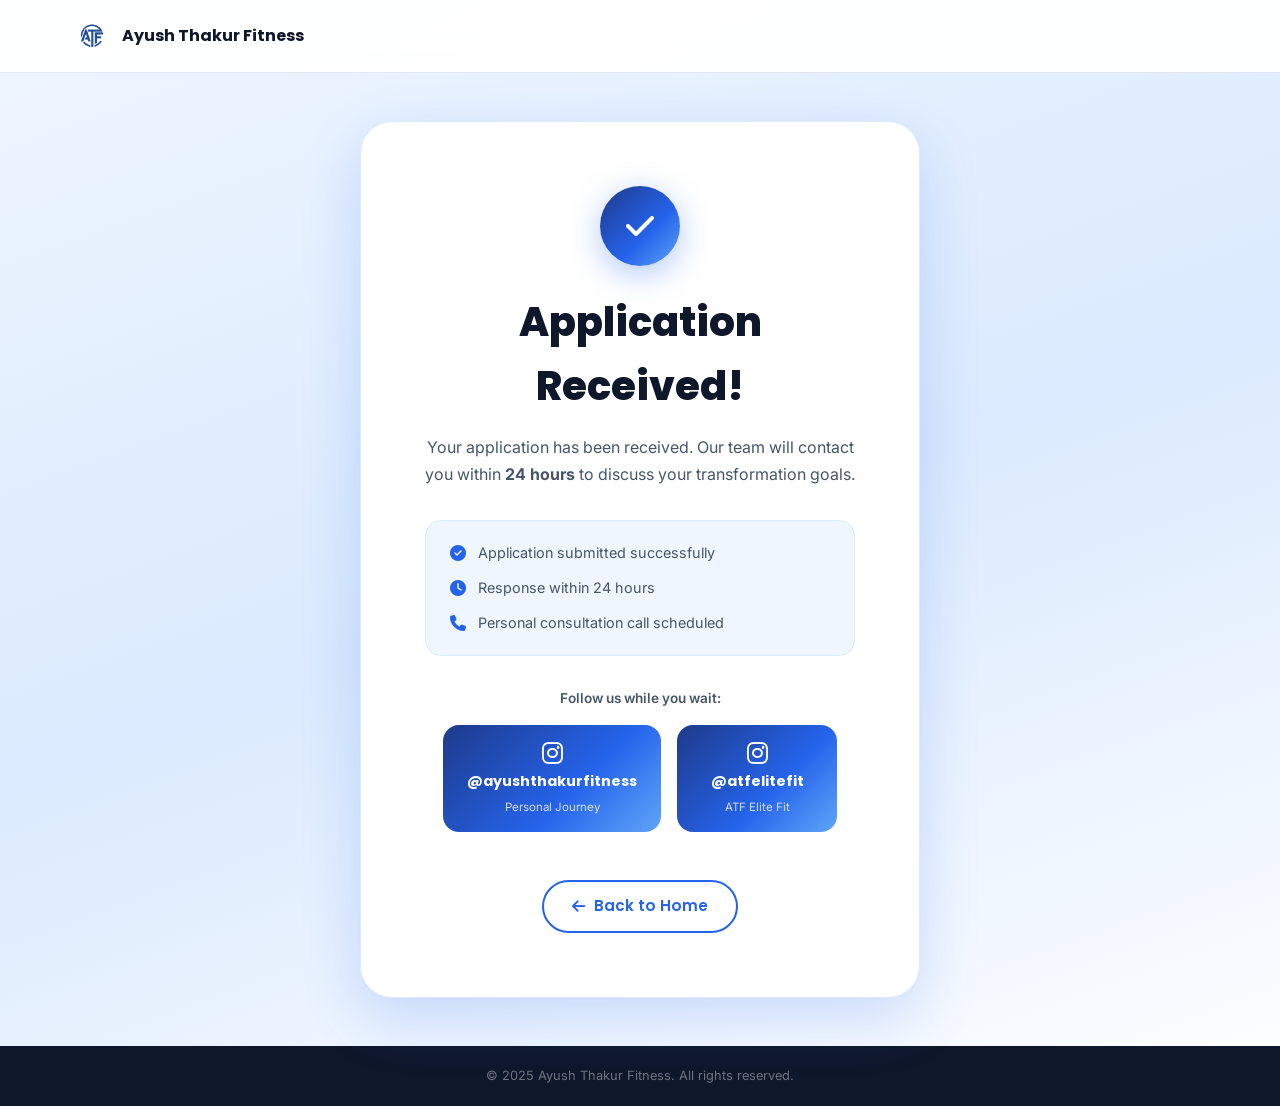
==== website/thankyou.html @ 5535b4c1 "auto-commit for 8d936d88-6a16-42f8-b16e-faf693005194" ====
<!DOCTYPE html>
<html lang="en">
<head>
    <meta charset="UTF-8">
    <meta name="viewport" content="width=device-width, initial-scale=1.0">
    <title>Application Received | Ayush Thakur Fitness</title>

    <!-- Google Fonts -->
    <link rel="preconnect" href="https://fonts.googleapis.com">
    <link rel="preconnect" href="https://fonts.gstatic.com" crossorigin>
    <link href="https://fonts.googleapis.com/css2?family=Poppins:wght@400;500;600;700;800;900&family=Inter:wght@400;500;600&display=swap" rel="stylesheet">

    <!-- Font Awesome -->
    <link rel="stylesheet" href="https://cdnjs.cloudflare.com/ajax/libs/font-awesome/6.5.0/css/all.min.css">

    <!-- CSS -->
    <link rel="stylesheet" href="css/style.css">

    <!-- Meta Pixel Code -->
    <script>
    !function(f,b,e,v,n,t,s)
    {if(f.fbq)return;n=f.fbq=function(){n.callMethod?
    n.callMethod.apply(n,arguments):n.queue.push(arguments)};
    if(!f._fbq)f._fbq=n;n.push=n;n.loaded=!0;n.version='2.0';
    n.queue=[];t=b.createElement(e);t.async=!0;
    t.src=v;s=b.getElementsByTagName(e)[0];
    s.parentNode.insertBefore(t,s)}(window,document,'script',
    'https://connect.facebook.net/en_US/fbevents.js');
    fbq('init', 'YOUR_PIXEL_ID');
    fbq('track', 'PageView');
    fbq('track', 'Lead');
    </script>
    <noscript>
        <img height="1" width="1" style="display:none"
        src="https://www.facebook.com/tr?id=YOUR_PIXEL_ID&ev=Lead&noscript=1"/>
    </noscript>
</head>
<body class="ty-page">
    <nav class="navbar" data-testid="ty-navbar">
        <div class="container nav-inner">
            <a href="index.html" class="nav-logo" data-testid="ty-nav-logo">
                <img src="images/logo.png" alt="ATF Fitness" height="44">
                <span>Ayush Thakur Fitness</span>
            </a>
        </div>
    </nav>

    <main class="ty-main" data-testid="thankyou-main">
        <div class="ty-card" data-testid="thankyou-card">
            <div class="ty-icon-wrap" data-testid="ty-success-icon">
                <div class="ty-icon">
                    <i class="fas fa-check"></i>
                </div>
            </div>
            <h1 class="ty-h1" data-testid="ty-heading">Application Received!</h1>
            <p class="ty-msg" data-testid="ty-message">
                Your application has been received. Our team will contact you within <strong>24 hours</strong> to discuss your transformation goals.
            </p>
            <div class="ty-details" data-testid="ty-details">
                <div class="ty-detail-item">
                    <i class="fas fa-check-circle"></i>
                    <span>Application submitted successfully</span>
                </div>
                <div class="ty-detail-item">
                    <i class="fas fa-clock"></i>
                    <span>Response within 24 hours</span>
                </div>
                <div class="ty-detail-item">
                    <i class="fas fa-phone"></i>
                    <span>Personal consultation call scheduled</span>
                </div>
            </div>
            <div class="ty-social-section" data-testid="ty-social">
                <p class="ty-social-label">Follow us while you wait:</p>
                <div class="ty-social-btns">
                    <a href="https://www.instagram.com/ayushthakurfitness" target="_blank" rel="noopener" class="ty-social-btn" data-testid="ty-insta-personal">
                        <i class="fab fa-instagram"></i>
                        <span>@ayushthakurfitness</span>
                        <small>Personal Journey</small>
                    </a>
                    <a href="https://www.instagram.com/atfelitefit" target="_blank" rel="noopener" class="ty-social-btn" data-testid="ty-insta-atf">
                        <i class="fab fa-instagram"></i>
                        <span>@atfelitefit</span>
                        <small>ATF Elite Fit</small>
                    </a>
                </div>
            </div>
            <a href="index.html" class="btn btn-outline ty-back-btn" data-testid="ty-back-btn">
                <i class="fas fa-arrow-left"></i> Back to Home
            </a>
        </div>
    </main>

    <footer class="ty-footer" data-testid="ty-footer">
        <p>&copy; 2025 Ayush Thakur Fitness. All rights reserved.</p>
    </footer>
</body>
</html>
---- website/css/style.css ----
/* =========================================
   ATF FITNESS — STYLE.CSS
   White + Blue + Gradient Theme
   ========================================= */

/* ---------- RESET & BASE ---------- */
*, *::before, *::after { box-sizing: border-box; margin: 0; padding: 0; }
html { scroll-behavior: smooth; font-size: 16px; }
body {
    font-family: 'Inter', sans-serif;
    color: #0F172A;
    background: #ffffff;
    line-height: 1.6;
    overflow-x: hidden;
}
img { max-width: 100%; display: block; }
a { text-decoration: none; color: inherit; }
ul { list-style: none; }
button { cursor: pointer; font-family: inherit; border: none; background: none; }
input, select, textarea { font-family: inherit; }

/* ---------- CSS VARIABLES ---------- */
:root {
    --blue-900: #1E3A8A;
    --blue-800: #1E40AF;
    --blue-700: #1D4ED8;
    --blue-600: #2563EB;
    --blue-500: #3B82F6;
    --blue-400: #60A5FA;
    --blue-200: #BFDBFE;
    --blue-100: #DBEAFE;
    --blue-50:  #EFF6FF;
    --white:    #FFFFFF;
    --gray-50:  #F8FAFC;
    --gray-100: #F1F5F9;
    --gray-200: #E2E8F0;
    --gray-400: #94A3B8;
    --gray-600: #475569;
    --gray-900: #0F172A;
    --red-500:  #EF4444;
    --green-500:#22C55E;
    --orange-500:#F97316;
    --gradient-main: linear-gradient(135deg, #1E3A8A 0%, #2563EB 60%, #60A5FA 100%);
    --gradient-soft: linear-gradient(160deg, #EFF6FF 0%, #DBEAFE 50%, #ffffff 100%);
    --gradient-hero: linear-gradient(160deg, #EFF6FF 0%, #DBEAFE 40%, #F8FAFC 100%);
    --shadow-sm:  0 1px 3px rgba(0,0,0,0.08);
    --shadow-md:  0 4px 16px rgba(37,99,235,0.10);
    --shadow-lg:  0 10px 40px rgba(37,99,235,0.15);
    --shadow-xl:  0 20px 60px rgba(37,99,235,0.20);
    --radius-sm:  8px;
    --radius-md:  16px;
    --radius-lg:  24px;
    --radius-xl:  32px;
    --transition: 0.3s ease;
    --container:  1200px;
}

/* ---------- CONTAINER ---------- */
.container {
    max-width: var(--container);
    margin: 0 auto;
    padding: 0 clamp(1rem, 4vw, 2rem);
}

/* ---------- SECTION BASE ---------- */
.section { padding: clamp(4rem, 8vw, 7rem) 0; }
.bg-white { background: var(--white); }
.bg-light { background: var(--gray-50); }
.bg-gradient { background: var(--gradient-main); }
.bg-gradient-soft { background: var(--gradient-soft); }
.text-center { text-align: center; }
.mt-2 { margin-top: 2rem; }

/* ---------- TYPOGRAPHY ---------- */
.section-label {
    display: inline-flex;
    align-items: center;
    gap: 0.5rem;
    font-family: 'Poppins', sans-serif;
    font-size: 0.75rem;
    font-weight: 700;
    letter-spacing: 0.15em;
    text-transform: uppercase;
    color: var(--blue-600);
    background: var(--blue-50);
    border: 1px solid var(--blue-200);
    padding: 0.3rem 0.85rem;
    border-radius: 50px;
    margin-bottom: 1rem;
}
.section-label.light { color: var(--blue-200); background: rgba(255,255,255,0.1); border-color: rgba(255,255,255,0.25); }

.section-h2 {
    font-family: 'Poppins', sans-serif;
    font-size: clamp(1.75rem, 4vw, 2.75rem);
    font-weight: 800;
    line-height: 1.2;
    color: var(--gray-900);
    margin-bottom: 1rem;
}
.section-h2.white { color: #fff; }
.section-sub {
    font-size: 1.05rem;
    color: var(--gray-600);
    max-width: 640px;
    margin-bottom: 3rem;
    line-height: 1.7;
}
.text-blue { color: var(--blue-600); }
.text-lightblue { color: var(--blue-200); }
.text-gradient {
    background: var(--gradient-main);
    -webkit-background-clip: text;
    -webkit-text-fill-color: transparent;
    background-clip: text;
}

/* ---------- BUTTONS ---------- */
.btn {
    display: inline-flex;
    align-items: center;
    justify-content: center;
    gap: 0.55rem;
    font-family: 'Poppins', sans-serif;
    font-weight: 600;
    font-size: 0.95rem;
    border-radius: 50px;
    padding: 0.75rem 1.75rem;
    transition: transform var(--transition), box-shadow var(--transition), background var(--transition);
    cursor: pointer;
    border: 2px solid transparent;
}
.btn-primary {
    background: var(--gradient-main);
    color: #fff;
    box-shadow: 0 4px 18px rgba(37,99,235,0.35);
}
.btn-primary:hover { transform: translateY(-2px); box-shadow: 0 8px 28px rgba(37,99,235,0.45); }
.btn-outline {
    background: transparent;
    color: var(--blue-600);
    border-color: var(--blue-600);
}
.btn-outline:hover { background: var(--blue-50); transform: translateY(-2px); }
.btn-ghost {
    background: rgba(255,255,255,0.15);
    color: var(--blue-700);
    border-color: var(--blue-200);
}
.btn-ghost:hover { background: var(--blue-50); }
.btn-white {
    background: #fff;
    color: var(--blue-700);
    box-shadow: 0 4px 18px rgba(0,0,0,0.12);
}
.btn-white:hover { transform: translateY(-2px); box-shadow: 0 8px 28px rgba(0,0,0,0.18); }
.btn-lg { padding: 0.9rem 2.2rem; font-size: 1rem; }
.btn-xl { padding: 1.1rem 2.8rem; font-size: 1.1rem; }
.btn-full { width: 100%; }

/* ============================================
   NAVBAR
   ============================================ */
.navbar {
    position: sticky;
    top: 0;
    z-index: 1000;
    background: rgba(255,255,255,0.92);
    backdrop-filter: blur(20px);
    -webkit-backdrop-filter: blur(20px);
    border-bottom: 1px solid var(--gray-200);
    transition: box-shadow var(--transition);
}
.navbar.scrolled { box-shadow: 0 4px 24px rgba(37,99,235,0.10); }
.nav-inner {
    display: flex;
    align-items: center;
    justify-content: space-between;
    height: 72px;
    gap: 1.5rem;
}
.nav-logo {
    display: flex;
    align-items: center;
    gap: 0.65rem;
    font-family: 'Poppins', sans-serif;
    font-weight: 700;
    font-size: 1rem;
    color: var(--gray-900);
    white-space: nowrap;
}
.nav-logo img { height: 40px; width: auto; }
.nav-links {
    display: flex;
    align-items: center;
    gap: 0.25rem;
    flex: 1;
    justify-content: center;
}
.nav-links a {
    font-family: 'Inter', sans-serif;
    font-weight: 500;
    font-size: 0.9rem;
    color: var(--gray-600);
    padding: 0.45rem 0.9rem;
    border-radius: var(--radius-sm);
    transition: color var(--transition), background var(--transition);
}
.nav-links a:hover { color: var(--blue-600); background: var(--blue-50); }
.nav-cta { padding: 0.55rem 1.4rem; font-size: 0.9rem; }
.nav-toggle {
    display: none;
    width: 40px; height: 40px;
    align-items: center; justify-content: center;
    border-radius: var(--radius-sm);
    background: var(--blue-50);
    color: var(--blue-600);
    font-size: 1.1rem;
}
.mobile-menu {
    display: none;
    flex-direction: column;
    padding: 1rem 1.5rem 1.5rem;
    background: #fff;
    border-top: 1px solid var(--gray-200);
    gap: 0.25rem;
}
.mobile-menu.open { display: flex; }
.mobile-link {
    font-family: 'Inter', sans-serif;
    font-weight: 500;
    font-size: 1rem;
    color: var(--gray-700, var(--gray-600));
    padding: 0.75rem 1rem;
    border-radius: var(--radius-sm);
    transition: background var(--transition), color var(--transition);
}
.mobile-link:hover { background: var(--blue-50); color: var(--blue-600); }
.mobile-cta { margin-top: 0.5rem; justify-content: center; }

/* ============================================
   HERO
   ============================================ */
.hero {
    position: relative;
    background: var(--gradient-hero);
    padding: clamp(3.5rem, 7vw, 6rem) 0 clamp(2rem, 4vw, 4rem);
    overflow: hidden;
    min-height: 88vh;
    display: flex;
    align-items: center;
}
.hero-bg { position: absolute; inset: 0; overflow: hidden; pointer-events: none; }
.hero-blob {
    position: absolute;
    border-radius: 50%;
    filter: blur(80px);
    opacity: 0.35;
}
.hero-blob-1 {
    width: 600px; height: 600px;
    background: radial-gradient(circle, var(--blue-400), transparent);
    top: -200px; right: -100px;
}
.hero-blob-2 {
    width: 400px; height: 400px;
    background: radial-gradient(circle, var(--blue-200), transparent);
    bottom: -100px; left: -100px;
}
.hero-grid {
    display: grid;
    grid-template-columns: 1fr 1fr;
    gap: clamp(2rem, 5vw, 4rem);
    align-items: center;
    position: relative;
    z-index: 2;
}
.hero-content { display: flex; flex-direction: column; gap: 1.5rem; }
.hero-badge {
    display: inline-flex;
    align-items: center;
    gap: 0.5rem;
    background: rgba(37,99,235,0.08);
    border: 1px solid var(--blue-200);
    padding: 0.4rem 1rem;
    border-radius: 50px;
    font-family: 'Inter', sans-serif;
    font-size: 0.82rem;
    font-weight: 600;
    color: var(--blue-700);
    width: fit-content;
    animation: fadeInDown 0.6s ease both;
}
.hero-badge i { color: var(--blue-500); font-size: 0.9rem; }
.hero-h1 {
    font-family: 'Poppins', sans-serif;
    font-size: clamp(2.5rem, 6vw, 4.5rem);
    font-weight: 900;
    line-height: 1.1;
    color: var(--gray-900);
    animation: fadeInUp 0.7s ease 0.1s both;
}
.highlight-text {
    background: var(--gradient-main);
    -webkit-background-clip: text;
    -webkit-text-fill-color: transparent;
    background-clip: text;
}
.hero-sub {
    font-size: clamp(0.95rem, 2vw, 1.1rem);
    color: var(--gray-600);
    max-width: 500px;
    line-height: 1.75;
    animation: fadeInUp 0.7s ease 0.2s both;
}
.hero-stats {
    display: flex;
    align-items: center;
    gap: 1.5rem;
    padding: 1.25rem 1.5rem;
    background: #fff;
    border: 1px solid var(--gray-200);
    border-radius: var(--radius-lg);
    box-shadow: var(--shadow-sm);
    width: fit-content;
    animation: fadeInUp 0.7s ease 0.3s both;
}
.stat { display: flex; flex-direction: column; align-items: center; }
.stat-num {
    font-family: 'Poppins', sans-serif;
    font-size: 1.75rem;
    font-weight: 800;
    color: var(--blue-600);
    line-height: 1;
}
.stat-suffix { color: var(--blue-600); font-weight: 800; font-size: 1.5rem; display: inline; }
.stat-lbl { font-size: 0.72rem; color: var(--gray-600); font-weight: 500; text-transform: uppercase; letter-spacing: 0.05em; }
.stat-sep { width: 1px; height: 40px; background: var(--gray-200); }
.hero-btns {
    display: flex;
    flex-wrap: wrap;
    gap: 1rem;
    animation: fadeInUp 0.7s ease 0.4s both;
}

/* HERO IMAGE */
.hero-img-col { display: flex; justify-content: center; align-items: flex-end; }
.hero-img-wrap {
    position: relative;
    width: 100%;
    max-width: 460px;
    animation: fadeInRight 0.8s ease 0.3s both;
}
.hero-img-bg {
    position: absolute;
    bottom: 0; left: 50%;
    transform: translateX(-50%);
    width: 85%;
    height: 85%;
    background: var(--gradient-main);
    border-radius: var(--radius-xl) var(--radius-xl) 0 0;
    opacity: 0.12;
    z-index: 0;
}
.hero-img {
    position: relative;
    z-index: 1;
    width: 100%;
    border-radius: var(--radius-xl);
    object-fit: cover;
    object-position: top;
    max-height: 580px;
    box-shadow: var(--shadow-xl);
}
.float-card {
    position: absolute;
    background: #fff;
    border-radius: var(--radius-md);
    padding: 0.75rem 1.1rem;
    display: flex;
    align-items: center;
    gap: 0.65rem;
    box-shadow: 0 8px 32px rgba(37,99,235,0.18);
    border: 1px solid var(--blue-100);
    z-index: 2;
    animation: float 4s ease-in-out infinite;
}
.float-card i { font-size: 1.4rem; color: var(--blue-600); }
.float-card strong { font-family: 'Poppins', sans-serif; font-size: 1.1rem; font-weight: 800; color: var(--gray-900); display: block; line-height: 1; }
.float-card span { font-size: 0.72rem; color: var(--gray-600); font-weight: 500; }
.fc-1 { top: 10%; right: -8%; animation-delay: 0s; }
.fc-2 { bottom: 15%; left: -8%; animation-delay: 2s; }

@keyframes float {
    0%, 100% { transform: translateY(0); }
    50% { transform: translateY(-8px); }
}

/* ============================================
   MARQUEE
   ============================================ */
.marquee-strip {
    background: var(--gradient-main);
    overflow: hidden;
    padding: 1rem 0;
    border-top: 1px solid var(--blue-800);
    border-bottom: 1px solid var(--blue-800);
}
.marquee-track { overflow: hidden; }
.marquee-content {
    display: flex;
    align-items: center;
    gap: 2.5rem;
    width: max-content;
    animation: marqueeScroll 30s linear infinite;
}
.marquee-content:hover { animation-play-state: paused; }
.marquee-content span {
    display: flex;
    align-items: center;
    gap: 0.6rem;
    font-family: 'Poppins', sans-serif;
    font-size: 0.9rem;
    font-weight: 600;
    color: #fff;
    white-space: nowrap;
    letter-spacing: 0.05em;
}
.marquee-content span i { color: var(--blue-200); font-size: 0.85rem; }

@keyframes marqueeScroll {
    0% { transform: translateX(0); }
    100% { transform: translateX(-50%); }
}

/* ============================================
   PROBLEM SECTION
   ============================================ */
.grid-4 {
    display: grid;
    grid-template-columns: repeat(4, 1fr);
    gap: 1.5rem;
    margin-bottom: 2rem;
}
.problem-card {
    background: #fff;
    border: 1px solid var(--gray-200);
    border-radius: var(--radius-md);
    padding: 2rem 1.5rem;
    transition: transform var(--transition), box-shadow var(--transition), border-color var(--transition);
    position: relative;
    overflow: hidden;
}
.problem-card::before {
    content: '';
    position: absolute;
    top: 0; left: 0; right: 0;
    height: 3px;
    background: linear-gradient(90deg, var(--red-500), #fb923c);
    transform: scaleX(0);
    transform-origin: left;
    transition: transform var(--transition);
}
.problem-card:hover { transform: translateY(-6px); box-shadow: var(--shadow-lg); border-color: var(--red-500); }
.problem-card:hover::before { transform: scaleX(1); }
.pcard-icon {
    width: 52px; height: 52px;
    border-radius: var(--radius-sm);
    display: flex; align-items: center; justify-content: center;
    font-size: 1.25rem;
    margin-bottom: 1rem;
}
.pcard-icon.red { background: #FEF2F2; color: var(--red-500); }
.problem-card h3 {
    font-family: 'Poppins', sans-serif;
    font-size: 1rem;
    font-weight: 700;
    color: var(--gray-900);
    margin-bottom: 0.5rem;
}
.problem-card p { font-size: 0.875rem; color: var(--gray-600); line-height: 1.65; }

.problem-bridge {
    display: flex;
    align-items: center;
    gap: 1.5rem;
    margin-top: 3rem;
    padding: 1.5rem 2rem;
    background: var(--blue-50);
    border: 1px solid var(--blue-100);
    border-radius: var(--radius-md);
}
.bridge-line { flex: 1; height: 1px; background: var(--blue-200); }
.bridge-text {
    display: flex;
    flex-direction: column;
    align-items: center;
    gap: 0.5rem;
    text-align: center;
}
.bridge-text i { color: var(--blue-600); font-size: 1.25rem; animation: bounceDown 2s ease infinite; }
.bridge-text p { font-size: 1rem; color: var(--gray-900); }
.bridge-text strong { color: var(--blue-600); }

@keyframes bounceDown {
    0%, 100% { transform: translateY(0); }
    50% { transform: translateY(6px); }
}

/* ============================================
   SERVICES SECTION
   ============================================ */
.services-grid {
    display: grid;
    grid-template-columns: repeat(3, 1fr);
    gap: 1.5rem;
}
.service-card {
    background: #fff;
    border: 1px solid var(--gray-200);
    border-radius: var(--radius-lg);
    padding: 2rem 1.75rem;
    transition: transform var(--transition), box-shadow var(--transition);
    position: relative;
    overflow: hidden;
}
.service-card::after {
    content: '';
    position: absolute;
    bottom: 0; left: 0; right: 0;
    height: 4px;
    background: var(--gradient-main);
    transform: scaleX(0);
    transform-origin: left;
    transition: transform var(--transition);
}
.service-card:hover { transform: translateY(-8px); box-shadow: var(--shadow-lg); }
.service-card:hover::after { transform: scaleX(1); }
.service-featured {
    border-color: var(--blue-400);
    background: linear-gradient(160deg, #EFF6FF 0%, #fff 100%);
    box-shadow: 0 0 0 2px var(--blue-200), var(--shadow-md);
}
.service-featured:hover { box-shadow: 0 0 0 2px var(--blue-400), var(--shadow-lg); }
.service-badge-ribbon {
    position: absolute;
    top: 1rem; right: -0.25rem;
    background: var(--gradient-main);
    color: #fff;
    font-size: 0.7rem;
    font-weight: 700;
    padding: 0.25rem 0.85rem;
    border-radius: 4px 0 0 4px;
    letter-spacing: 0.05em;
    text-transform: uppercase;
}
.service-card-top { margin-bottom: 1.5rem; }
.scard-icon {
    width: 56px; height: 56px;
    border-radius: var(--radius-md);
    display: flex; align-items: center; justify-content: center;
    font-size: 1.4rem;
    margin-bottom: 1rem;
}
.scard-icon.orange { background: #FFF7ED; color: var(--orange-500); }
.scard-icon.blue   { background: var(--blue-50); color: var(--blue-600); }
.scard-icon.green  { background: #F0FDF4; color: var(--green-500); }
.service-card-top h3 {
    font-family: 'Poppins', sans-serif;
    font-size: 1.1rem;
    font-weight: 700;
    color: var(--gray-900);
    margin-bottom: 0.3rem;
}
.service-card-top p { font-size: 0.82rem; color: var(--gray-600); }

.check-list { display: flex; flex-direction: column; gap: 0.6rem; }
.check-list li {
    display: flex;
    align-items: flex-start;
    gap: 0.6rem;
    font-size: 0.875rem;
    color: var(--gray-700, var(--gray-600));
    line-height: 1.5;
}
.check-list li i { color: var(--blue-600); font-size: 0.85rem; margin-top: 0.15rem; flex-shrink: 0; }

/* ============================================
   WHO IT'S FOR
   ============================================ */
.who-grid {
    display: grid;
    grid-template-columns: repeat(5, 1fr);
    gap: 1.25rem;
}
.who-card {
    background: #fff;
    border: 1px solid var(--gray-200);
    border-radius: var(--radius-md);
    padding: 1.75rem 1.25rem;
    text-align: center;
    transition: transform var(--transition), box-shadow var(--transition), border-color var(--transition);
}
.who-card:hover { transform: translateY(-5px); box-shadow: var(--shadow-md); border-color: var(--blue-300, var(--blue-400)); }
.who-icon {
    width: 60px; height: 60px;
    background: var(--blue-50);
    border-radius: 50%;
    display: flex; align-items: center; justify-content: center;
    font-size: 1.4rem;
    color: var(--blue-600);
    margin: 0 auto 1rem;
    transition: background var(--transition), color var(--transition);
}
.who-card:hover .who-icon { background: var(--blue-600); color: #fff; }
.who-card h4 {
    font-family: 'Poppins', sans-serif;
    font-size: 0.95rem;
    font-weight: 700;
    color: var(--gray-900);
    margin-bottom: 0.5rem;
}
.who-card p { font-size: 0.8rem; color: var(--gray-600); line-height: 1.55; }

/* ============================================
   PROCESS SECTION
   ============================================ */
.process-grid {
    display: grid;
    grid-template-columns: 1fr auto 1fr auto 1fr;
    align-items: center;
    gap: 1.5rem;
    margin-bottom: 2.5rem;
}
.process-step {
    background: rgba(255,255,255,0.12);
    border: 1px solid rgba(255,255,255,0.25);
    border-radius: var(--radius-lg);
    padding: 2rem 1.5rem;
    text-align: center;
    transition: transform var(--transition), background var(--transition);
    backdrop-filter: blur(10px);
}
.process-step:hover { transform: translateY(-6px); background: rgba(255,255,255,0.18); }
.step-num {
    font-family: 'Poppins', sans-serif;
    font-size: 3.5rem;
    font-weight: 900;
    color: rgba(255,255,255,0.15);
    line-height: 1;
    margin-bottom: 0.5rem;
}
.step-body { display: flex; flex-direction: column; align-items: center; gap: 0.75rem; }
.step-icon {
    width: 60px; height: 60px;
    background: rgba(255,255,255,0.2);
    border-radius: 50%;
    display: flex; align-items: center; justify-content: center;
    font-size: 1.4rem;
    color: #fff;
}
.process-step h3 {
    font-family: 'Poppins', sans-serif;
    font-size: 1.1rem;
    font-weight: 700;
    color: #fff;
}
.process-step p { font-size: 0.85rem; color: rgba(255,255,255,0.8); line-height: 1.65; }
.process-arrow { font-size: 1.5rem; color: rgba(255,255,255,0.5); }
.process-cta-wrap { text-align: center; }

/* ============================================
   CREDIBILITY / ABOUT
   ============================================ */
.cred-grid {
    display: grid;
    grid-template-columns: 1fr 1.2fr;
    gap: clamp(2.5rem, 5vw, 5rem);
    align-items: center;
}
.cred-img-wrap {
    position: relative;
    border-radius: var(--radius-xl);
    overflow: visible;
}
.cred-img {
    width: 100%;
    border-radius: var(--radius-xl);
    object-fit: cover;
    object-position: top;
    box-shadow: var(--shadow-xl);
    max-height: 560px;
}
.cred-float-badge {
    position: absolute;
    bottom: -1.5rem; right: -1.5rem;
    background: #fff;
    border: 1px solid var(--blue-100);
    border-radius: var(--radius-md);
    padding: 0.85rem 1.1rem;
    display: flex;
    align-items: center;
    gap: 0.6rem;
    box-shadow: 0 8px 32px rgba(37,99,235,0.18);
    z-index: 2;
}
.cred-float-badge i { color: var(--blue-600); font-size: 1.5rem; }
.cred-float-badge strong { font-family: 'Poppins', sans-serif; font-size: 0.85rem; font-weight: 700; color: var(--gray-900); display: block; }
.cred-float-badge span { font-size: 0.72rem; color: var(--gray-600); }

.cred-desc {
    font-size: 1rem;
    color: var(--gray-600);
    line-height: 1.75;
    margin-bottom: 2rem;
}
.cred-highlights { display: flex; flex-direction: column; gap: 1.25rem; margin-bottom: 2rem; }
.cred-item {
    display: flex;
    align-items: flex-start;
    gap: 1rem;
    padding: 1rem 1.25rem;
    background: var(--gray-50);
    border-radius: var(--radius-md);
    border: 1px solid var(--gray-200);
    transition: border-color var(--transition), background var(--transition);
}
.cred-item:hover { border-color: var(--blue-200); background: var(--blue-50); }
.cred-icon {
    width: 44px; height: 44px;
    background: var(--blue-50);
    border-radius: var(--radius-sm);
    display: flex; align-items: center; justify-content: center;
    color: var(--blue-600);
    font-size: 1.1rem;
    flex-shrink: 0;
}
.cred-item strong {
    font-family: 'Poppins', sans-serif;
    font-size: 0.9rem;
    font-weight: 700;
    color: var(--gray-900);
    display: block;
    margin-bottom: 0.2rem;
}
.cred-item p { font-size: 0.82rem; color: var(--gray-600); line-height: 1.5; }

.press-row {
    display: flex;
    align-items: center;
    flex-wrap: wrap;
    gap: 0.75rem;
    margin-top: 1rem;
}
.press-label { font-size: 0.78rem; font-weight: 600; color: var(--gray-400); text-transform: uppercase; letter-spacing: 0.1em; }
.press-pill {
    background: var(--gray-100);
    border: 1px solid var(--gray-200);
    padding: 0.3rem 0.8rem;
    border-radius: 50px;
    font-size: 0.78rem;
    font-weight: 600;
    color: var(--gray-600);
    transition: all var(--transition);
}
.press-pill:hover { background: var(--blue-50); border-color: var(--blue-200); color: var(--blue-700); }
a.press-pill:hover { text-decoration: underline; }

/* ============================================
   TRANSFORMATIONS
   ============================================ */
.transform-scroll-wrapper {
    overflow-x: auto;
    padding-bottom: 1rem;
    -webkit-overflow-scrolling: touch;
    scrollbar-width: thin;
    scrollbar-color: var(--blue-200) transparent;
    margin-bottom: 2rem;
}
.transform-scroll-wrapper::-webkit-scrollbar { height: 4px; }
.transform-scroll-wrapper::-webkit-scrollbar-track { background: transparent; }
.transform-scroll-wrapper::-webkit-scrollbar-thumb { background: var(--blue-200); border-radius: 2px; }

.transform-grid {
    display: grid;
    grid-template-columns: repeat(6, 200px);
    gap: 1rem;
    min-width: max-content;
}
.t-card {
    position: relative;
    border-radius: var(--radius-md);
    overflow: hidden;
    aspect-ratio: 3/4;
    cursor: pointer;
    box-shadow: var(--shadow-sm);
    transition: transform var(--transition), box-shadow var(--transition);
}
.t-card:hover { transform: translateY(-6px) scale(1.02); box-shadow: var(--shadow-lg); }
.t-card img {
    width: 100%;
    height: 100%;
    object-fit: cover;
    object-position: top;
    transition: transform 0.5s ease;
}
.t-card:hover img { transform: scale(1.05); }
.t-overlay {
    position: absolute;
    bottom: 0; left: 0; right: 0;
    background: linear-gradient(to top, rgba(30,58,138,0.85), transparent);
    padding: 1.5rem 0.85rem 0.85rem;
    transform: translateY(5px);
    transition: transform var(--transition);
}
.t-card:hover .t-overlay { transform: translateY(0); }
.t-overlay span {
    font-family: 'Poppins', sans-serif;
    font-size: 0.9rem;
    font-weight: 700;
    color: #fff;
}

/* ============================================
   PHILOSOPHY
   ============================================ */
.philosophy-wrap {
    display: grid;
    grid-template-columns: 1fr auto 1fr;
    gap: 1.5rem;
    align-items: stretch;
    margin-bottom: 3rem;
}
.philo-col {
    background: #fff;
    border-radius: var(--radius-lg);
    overflow: hidden;
    border: 1px solid var(--gray-200);
    box-shadow: var(--shadow-sm);
}
.philo-header {
    display: flex;
    align-items: center;
    gap: 0.75rem;
    padding: 1.25rem 1.5rem;
}
.philo-header i { font-size: 1.5rem; }
.philo-header h3 {
    font-family: 'Poppins', sans-serif;
    font-size: 1.1rem;
    font-weight: 700;
}
.philo-header-bad { background: #FEF2F2; }
.philo-header-bad i { color: var(--red-500); }
.philo-header-bad h3 { color: var(--red-500); }
.philo-header-good { background: var(--blue-50); }
.philo-header-good i { color: var(--blue-600); }
.philo-header-good h3 { color: var(--blue-700); }
.philo-col ul {
    padding: 1.25rem 1.5rem;
    display: flex;
    flex-direction: column;
    gap: 0.75rem;
}
.philo-col ul li {
    display: flex;
    align-items: flex-start;
    gap: 0.7rem;
    font-size: 0.9rem;
    color: var(--gray-600);
    line-height: 1.5;
}
.philo-bad li i { color: var(--red-500); margin-top: 0.1rem; flex-shrink: 0; }
.philo-good li i { color: var(--green-500); margin-top: 0.1rem; flex-shrink: 0; }
.philo-vs {
    display: flex;
    align-items: center;
    justify-content: center;
}
.philo-vs span {
    font-family: 'Poppins', sans-serif;
    font-size: 1.25rem;
    font-weight: 900;
    color: var(--gray-400);
    background: var(--gray-100);
    border: 2px solid var(--gray-200);
    width: 52px; height: 52px;
    border-radius: 50%;
    display: flex; align-items: center; justify-content: center;
}
.philosophy-quote {
    background: var(--gradient-main);
    border-radius: var(--radius-lg);
    padding: 2.5rem 3rem;
    text-align: center;
    position: relative;
}
.quote-icon {
    font-size: 2rem;
    color: rgba(255,255,255,0.3);
    position: absolute;
    top: 1.5rem; left: 2rem;
}
.philosophy-quote p {
    font-family: 'Poppins', sans-serif;
    font-size: clamp(1rem, 2.5vw, 1.35rem);
    font-weight: 600;
    color: #fff;
    font-style: italic;
    line-height: 1.5;
    margin-bottom: 0.75rem;
}
.philosophy-quote span { font-size: 0.9rem; color: rgba(255,255,255,0.7); font-weight: 500; }

/* ============================================
   OFFER SECTION
   ============================================ */
.offer-grid {
    display: grid;
    grid-template-columns: repeat(2, 1fr);
    gap: 1.5rem;
    margin-bottom: 3rem;
}
.offer-card {
    background: #fff;
    border: 1px solid var(--gray-200);
    border-radius: var(--radius-lg);
    padding: 2rem 1.75rem;
    display: flex;
    align-items: flex-start;
    gap: 1.25rem;
    transition: transform var(--transition), box-shadow var(--transition), border-color var(--transition);
}
.offer-card:hover { transform: translateY(-4px); box-shadow: var(--shadow-md); border-color: var(--blue-200); }
.offer-icon {
    width: 52px; height: 52px;
    background: var(--blue-50);
    border-radius: var(--radius-md);
    display: flex; align-items: center; justify-content: center;
    font-size: 1.25rem;
    color: var(--blue-600);
    flex-shrink: 0;
    transition: background var(--transition), color var(--transition);
}
.offer-card:hover .offer-icon { background: var(--blue-600); color: #fff; }
.offer-card h4 {
    font-family: 'Poppins', sans-serif;
    font-size: 1rem;
    font-weight: 700;
    color: var(--gray-900);
    margin-bottom: 0.4rem;
}
.offer-card p { font-size: 0.875rem; color: var(--gray-600); line-height: 1.6; }
.offer-big-cta {
    background: var(--blue-50);
    border: 1px solid var(--blue-100);
    border-radius: var(--radius-xl);
    padding: 3rem 2.5rem;
    text-align: center;
}
.offer-big-cta h3 {
    font-family: 'Poppins', sans-serif;
    font-size: clamp(1rem, 2.5vw, 1.3rem);
    font-weight: 700;
    color: var(--gray-900);
    max-width: 600px;
    margin: 0 auto 1.75rem;
    line-height: 1.4;
}
.offer-note {
    margin-top: 1rem;
    font-size: 0.82rem;
    color: var(--gray-500, var(--gray-600));
    display: flex;
    align-items: center;
    justify-content: center;
    gap: 0.4rem;
}
.offer-note i { color: var(--blue-400); }

/* ============================================
   LEAD FORM SECTION
   ============================================ */
.form-grid {
    display: grid;
    grid-template-columns: 1fr 1.1fr;
    gap: clamp(2.5rem, 5vw, 5rem);
    align-items: center;
}
.form-left { display: flex; flex-direction: column; gap: 1.25rem; }
.form-h2 {
    font-family: 'Poppins', sans-serif;
    font-size: clamp(1.5rem, 3.5vw, 2.2rem);
    font-weight: 800;
    line-height: 1.25;
    color: var(--gray-900);
}
.form-sub { font-size: 1rem; color: var(--gray-600); line-height: 1.7; }
.form-benefits { display: flex; flex-direction: column; gap: 0.6rem; }
.form-benefits li {
    display: flex;
    align-items: center;
    gap: 0.65rem;
    font-size: 0.9rem;
    color: var(--gray-700, var(--gray-600));
    font-weight: 500;
}
.form-benefits li i { color: var(--blue-600); }
.form-testimonials { display: flex; flex-direction: column; gap: 0.75rem; margin-top: 0.5rem; }
.ftesti {
    background: #fff;
    border: 1px solid var(--gray-200);
    border-radius: var(--radius-md);
    padding: 1rem 1.25rem;
    border-left: 3px solid var(--blue-600);
}
.ftesti-stars { color: #F59E0B; font-size: 0.75rem; margin-bottom: 0.4rem; }
.ftesti p { font-size: 0.875rem; color: var(--gray-700, var(--gray-600)); font-style: italic; line-height: 1.55; margin-bottom: 0.3rem; }
.ftesti span { font-size: 0.78rem; font-weight: 600; color: var(--blue-600); }

/* FORM CARD */
.form-card {
    background: #fff;
    border-radius: var(--radius-xl);
    padding: 2.5rem 2rem;
    box-shadow: 0 20px 60px rgba(37,99,235,0.15);
    border: 1px solid var(--blue-100);
}
.form-card-head {
    display: flex;
    align-items: center;
    gap: 1rem;
    margin-bottom: 2rem;
    padding-bottom: 1.5rem;
    border-bottom: 1px solid var(--gray-200);
}
.form-card-head img { height: 44px; width: auto; border-radius: var(--radius-sm); }
.form-card-head h3 {
    font-family: 'Poppins', sans-serif;
    font-size: 1.05rem;
    font-weight: 700;
    color: var(--gray-900);
    margin-bottom: 0.15rem;
}
.form-card-head p { font-size: 0.78rem; color: var(--gray-600); }

.form-group { margin-bottom: 1.25rem; }
.form-group label {
    display: block;
    font-size: 0.85rem;
    font-weight: 600;
    color: var(--gray-700, var(--gray-600));
    margin-bottom: 0.45rem;
}
.req { color: var(--red-500); }
.inp-wrap {
    position: relative;
    display: flex;
    align-items: center;
}
.inp-wrap i {
    position: absolute;
    left: 1rem;
    color: var(--gray-400);
    font-size: 0.9rem;
    pointer-events: none;
    z-index: 1;
}
.inp-wrap input,
.inp-wrap select {
    width: 100%;
    padding: 0.85rem 1rem 0.85rem 2.75rem;
    border: 1.5px solid var(--gray-200);
    border-radius: var(--radius-sm);
    font-size: 0.9rem;
    color: var(--gray-900);
    background: #fff;
    transition: border-color var(--transition), box-shadow var(--transition);
    outline: none;
    -webkit-appearance: none;
    appearance: none;
}
.inp-wrap input:focus,
.inp-wrap select:focus {
    border-color: var(--blue-600);
    box-shadow: 0 0 0 3px rgba(37,99,235,0.12);
}
.inp-select::after {
    content: '\f107';
    font-family: 'Font Awesome 6 Free';
    font-weight: 900;
    position: absolute;
    right: 1rem;
    color: var(--gray-400);
    pointer-events: none;
}
.form-msg {
    margin-top: 1rem;
    padding: 0.75rem 1rem;
    border-radius: var(--radius-sm);
    font-size: 0.875rem;
    font-weight: 500;
    text-align: center;
}
.form-msg.success { background: #F0FDF4; color: #166534; border: 1px solid #86EFAC; }
.form-msg.error   { background: #FEF2F2; color: #991B1B; border: 1px solid #FECACA; }

/* ============================================
   FOOTER
   ============================================ */
.footer {
    background: var(--gray-900);
    color: rgba(255,255,255,0.8);
    padding-top: clamp(3rem, 6vw, 5rem);
}
.footer-grid {
    display: grid;
    grid-template-columns: 1.5fr 1fr 1fr;
    gap: clamp(2rem, 5vw, 4rem);
    padding-bottom: 3rem;
}
.footer-brand { display: flex; flex-direction: column; gap: 0.75rem; }
.footer-brand img { height: 52px; width: auto; filter: brightness(0) invert(1); opacity: 0.9; }
.fb-name {
    font-family: 'Poppins', sans-serif;
    font-size: 1rem;
    font-weight: 700;
    color: #fff;
}
.fb-tag { font-size: 0.85rem; color: rgba(255,255,255,0.55); }
.footer-social { display: flex; gap: 0.6rem; margin-top: 0.5rem; }
.footer-social a {
    width: 38px; height: 38px;
    background: rgba(255,255,255,0.08);
    border: 1px solid rgba(255,255,255,0.12);
    border-radius: var(--radius-sm);
    display: flex; align-items: center; justify-content: center;
    color: rgba(255,255,255,0.7);
    font-size: 1rem;
    transition: all var(--transition);
}
.footer-social a:hover { background: var(--blue-600); border-color: var(--blue-600); color: #fff; transform: translateY(-2px); }
.footer-col h4 {
    font-family: 'Poppins', sans-serif;
    font-size: 0.85rem;
    font-weight: 700;
    color: #fff;
    text-transform: uppercase;
    letter-spacing: 0.1em;
    margin-bottom: 1.25rem;
}
.footer-col ul { display: flex; flex-direction: column; gap: 0.65rem; }
.footer-col ul li a {
    font-size: 0.875rem;
    color: rgba(255,255,255,0.6);
    transition: color var(--transition);
}
.footer-col ul li a:hover { color: var(--blue-400); }
.footer-bottom {
    border-top: 1px solid rgba(255,255,255,0.1);
    padding: 1.25rem 0;
    text-align: center;
}
.footer-bottom p { font-size: 0.8rem; color: rgba(255,255,255,0.4); }

/* ============================================
   SCROLL TO TOP
   ============================================ */
.scroll-top {
    position: fixed;
    bottom: 2rem; right: 2rem;
    width: 48px; height: 48px;
    background: var(--gradient-main);
    color: #fff;
    border-radius: 50%;
    font-size: 1rem;
    box-shadow: var(--shadow-lg);
    opacity: 0;
    visibility: hidden;
    transition: opacity var(--transition), visibility var(--transition), transform var(--transition);
    z-index: 999;
    display: flex; align-items: center; justify-content: center;
}
.scroll-top.visible { opacity: 1; visibility: visible; }
.scroll-top:hover { transform: translateY(-3px); }

/* ============================================
   ANIMATIONS
   ============================================ */
@keyframes fadeInDown {
    from { opacity: 0; transform: translateY(-20px); }
    to   { opacity: 1; transform: translateY(0); }
}
@keyframes fadeInUp {
    from { opacity: 0; transform: translateY(24px); }
    to   { opacity: 1; transform: translateY(0); }
}
@keyframes fadeInRight {
    from { opacity: 0; transform: translateX(30px); }
    to   { opacity: 1; transform: translateX(0); }
}

/* Scroll reveal */
.reveal {
    opacity: 0;
    transform: translateY(30px);
    transition: opacity 0.7s ease, transform 0.7s ease;
}
.reveal.visible { opacity: 1; transform: translateY(0); }
.reveal-left  { opacity: 0; transform: translateX(-30px); transition: opacity 0.7s ease, transform 0.7s ease; }
.reveal-right { opacity: 0; transform: translateX(30px);  transition: opacity 0.7s ease, transform 0.7s ease; }
.reveal-left.visible,
.reveal-right.visible { opacity: 1; transform: translateX(0); }

/* ============================================
   THANK YOU PAGE
   ============================================ */
.ty-page { background: var(--gradient-soft); min-height: 100vh; }
.ty-main {
    min-height: calc(100vh - 140px);
    display: flex;
    align-items: center;
    justify-content: center;
    padding: 3rem 1rem;
}
.ty-card {
    background: #fff;
    border-radius: var(--radius-xl);
    padding: clamp(2rem, 5vw, 4rem);
    text-align: center;
    max-width: 560px;
    width: 100%;
    box-shadow: var(--shadow-xl);
    border: 1px solid var(--blue-100);
    animation: fadeInUp 0.6s ease both;
}
.ty-icon-wrap { margin-bottom: 1.5rem; }
.ty-icon {
    width: 80px; height: 80px;
    background: var(--gradient-main);
    border-radius: 50%;
    display: flex; align-items: center; justify-content: center;
    font-size: 2rem;
    color: #fff;
    margin: 0 auto;
    box-shadow: 0 8px 32px rgba(37,99,235,0.35);
    animation: popIn 0.5s ease 0.3s both;
}
@keyframes popIn {
    0%   { transform: scale(0); }
    70%  { transform: scale(1.1); }
    100% { transform: scale(1); }
}
.ty-h1 {
    font-family: 'Poppins', sans-serif;
    font-size: clamp(1.75rem, 5vw, 2.5rem);
    font-weight: 800;
    color: var(--gray-900);
    margin-bottom: 1rem;
}
.ty-msg {
    font-size: 1rem;
    color: var(--gray-600);
    line-height: 1.7;
    margin-bottom: 2rem;
}
.ty-details {
    background: var(--blue-50);
    border: 1px solid var(--blue-100);
    border-radius: var(--radius-md);
    padding: 1.25rem 1.5rem;
    display: flex;
    flex-direction: column;
    gap: 0.75rem;
    margin-bottom: 2rem;
    text-align: left;
}
.ty-detail-item {
    display: flex;
    align-items: center;
    gap: 0.75rem;
    font-size: 0.9rem;
    color: var(--gray-700, var(--gray-600));
}
.ty-detail-item i { color: var(--blue-600); font-size: 1rem; }
.ty-social-section { margin-bottom: 2rem; }
.ty-social-label {
    font-size: 0.85rem;
    color: var(--gray-600);
    font-weight: 600;
    margin-bottom: 1rem;
    text-align: center;
}
.ty-social-btns { display: flex; gap: 1rem; justify-content: center; flex-wrap: wrap; }
.ty-social-btn {
    display: flex;
    flex-direction: column;
    align-items: center;
    gap: 0.3rem;
    background: var(--gradient-main);
    color: #fff;
    padding: 1rem 1.5rem;
    border-radius: var(--radius-md);
    transition: transform var(--transition), box-shadow var(--transition);
    min-width: 160px;
}
.ty-social-btn:hover { transform: translateY(-3px); box-shadow: var(--shadow-lg); }
.ty-social-btn i { font-size: 1.5rem; }
.ty-social-btn span { font-family: 'Poppins', sans-serif; font-weight: 700; font-size: 0.9rem; }
.ty-social-btn small { font-size: 0.72rem; opacity: 0.8; }
.ty-back-btn { margin-top: 1rem; }
.ty-footer {
    background: var(--gray-900);
    padding: 1.25rem;
    text-align: center;
}
.ty-footer p { font-size: 0.8rem; color: rgba(255,255,255,0.4); }

/* ============================================
   RESPONSIVE — TABLET (≤ 1024px)
   ============================================ */
@media (max-width: 1024px) {
    .grid-4 { grid-template-columns: repeat(2, 1fr); }
    .services-grid { grid-template-columns: 1fr; max-width: 560px; margin: 0 auto; }
    .who-grid { grid-template-columns: repeat(3, 1fr); }
    .process-grid { grid-template-columns: 1fr; gap: 1.25rem; }
    .process-arrow { display: none; }
    .cred-grid { grid-template-columns: 1fr; max-width: 640px; margin: 0 auto; }
    .cred-img-wrap { max-width: 400px; margin: 0 auto; }
    .transform-grid { grid-template-columns: repeat(4, 200px); }
    .philosophy-wrap { grid-template-columns: 1fr; }
    .philo-vs { display: none; }
    .offer-grid { grid-template-columns: 1fr; }
    .form-grid { grid-template-columns: 1fr; }
    .footer-grid { grid-template-columns: 1fr 1fr; }
    .footer-brand { grid-column: 1 / -1; }
}

/* ============================================
   RESPONSIVE — MOBILE (≤ 768px)
   ============================================ */
@media (max-width: 768px) {
    .nav-links, .nav-cta { display: none; }
    .nav-toggle { display: flex; }

    .hero-grid { grid-template-columns: 1fr; text-align: center; }
    .hero-badge { margin: 0 auto; }
    .hero-stats { margin: 0 auto; }
    .hero-btns { justify-content: center; }
    .hero-img-col { order: -1; }
    .hero-img-wrap { max-width: 320px; margin: 0 auto; }
    .fc-1 { top: 5%; right: -4%; }
    .fc-2 { bottom: 8%; left: -4%; }
    .hero-h1 { font-size: clamp(2rem, 8vw, 2.8rem); }

    .section-sub { margin-bottom: 2rem; }

    .grid-4 { grid-template-columns: 1fr; }
    .who-grid { grid-template-columns: repeat(2, 1fr); }
    .transform-grid { grid-template-columns: repeat(3, 165px); }
    .footer-grid { grid-template-columns: 1fr; }
    .hero-stats { flex-direction: column; gap: 0.75rem; }
    .stat-sep { width: 80px; height: 1px; }
    .process-step { padding: 1.5rem 1.25rem; }
    .form-card { padding: 1.75rem 1.25rem; }
    .cred-float-badge { right: 0.5rem; bottom: 0.5rem; }
    .offer-big-cta { padding: 2rem 1.5rem; }
    .philosophy-quote { padding: 2rem 1.5rem; }
    .quote-icon { display: none; }
    .ty-social-btns { flex-direction: column; align-items: center; }
}

@media (max-width: 480px) {
    .who-grid { grid-template-columns: 1fr; }
    .transform-grid { grid-template-columns: repeat(2, 160px); }
    .hero-btns { flex-direction: column; }
    .hero-btns .btn { width: 100%; justify-content: center; }
}
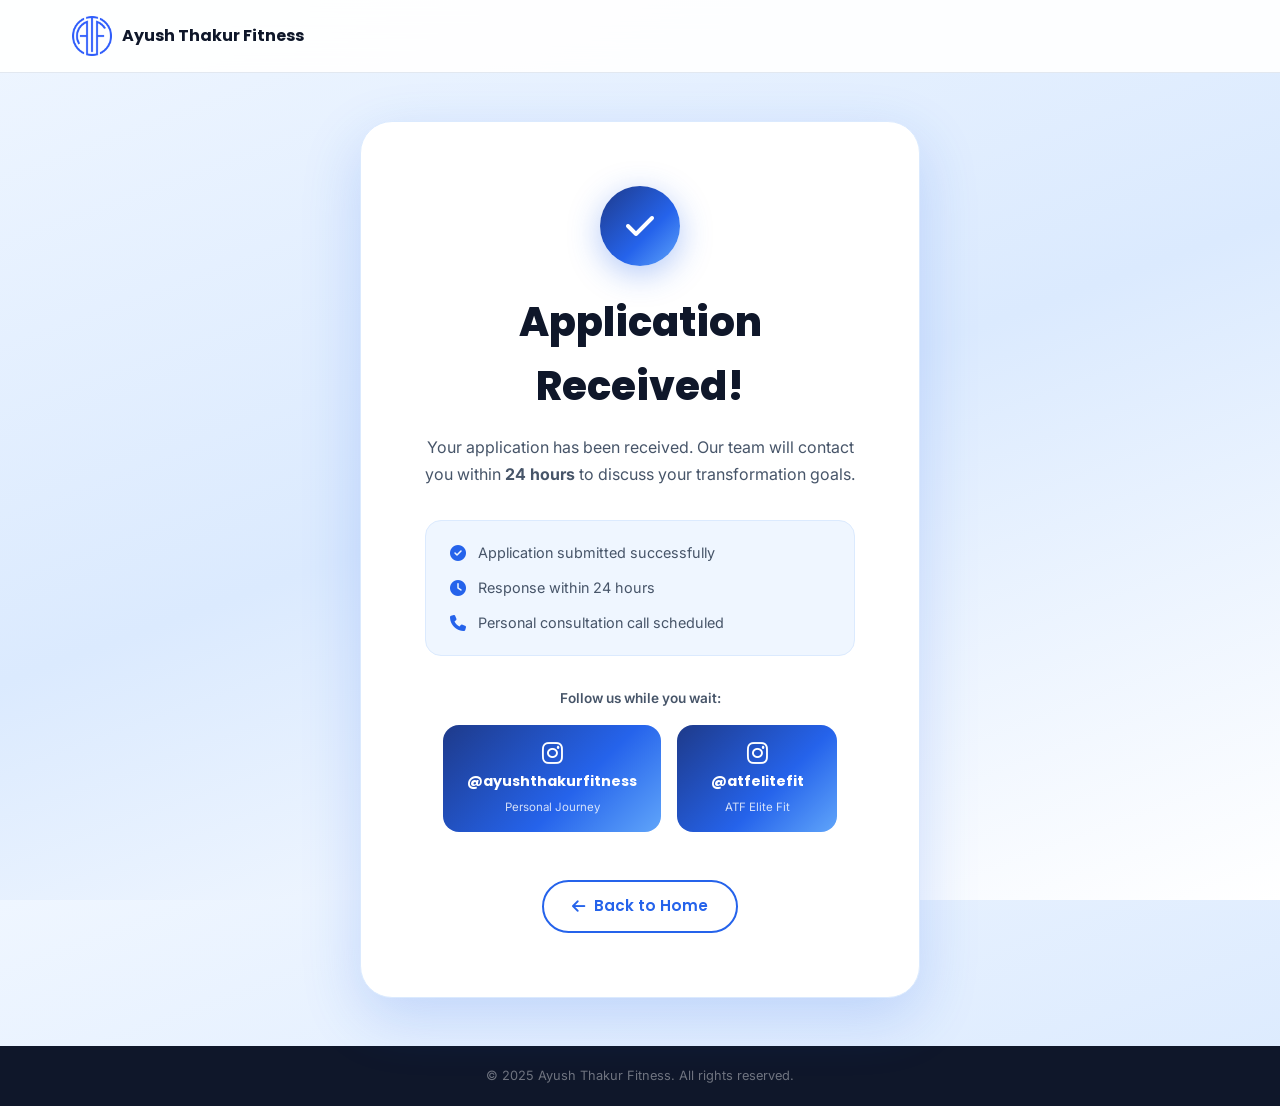
==== commit 49a1e639: "auto-commit for 4ed483c0-dc53-43c4-af7f-e224d6f0dbb4" ====
--- a/website/thankyou.html
+++ b/website/thankyou.html
@@ -4,6 +4,9 @@
     <meta charset="UTF-8">
     <meta name="viewport" content="width=device-width, initial-scale=1.0">
     <title>Application Received | Ayush Thakur Fitness</title>
+    <link rel="icon" type="image/x-icon" href="favicon.ico">
+    <link rel="icon" type="image/png" sizes="32x32" href="images/favicon-32.png">
+    <link rel="apple-touch-icon" href="images/apple-touch-icon.png">
 
     <!-- Google Fonts -->
     <link rel="preconnect" href="https://fonts.googleapis.com">
--- a/website/css/style.css
+++ b/website/css/style.css
@@ -6,12 +6,15 @@
 /* ---------- RESET & BASE ---------- */
 *, *::before, *::after { box-sizing: border-box; margin: 0; padding: 0; }
 html { scroll-behavior: smooth; font-size: 16px; }
+html, body { height: 100%; }
 body {
     font-family: 'Inter', sans-serif;
     color: #0F172A;
     background: #ffffff;
     line-height: 1.6;
     overflow-x: hidden;
+    margin: 0;
+    padding: 0;
 }
 img { max-width: 100%; display: block; }
 a { text-decoration: none; color: inherit; }
@@ -1112,6 +1115,7 @@
     background: var(--gray-900);
     color: rgba(255,255,255,0.8);
     padding-top: clamp(3rem, 6vw, 5rem);
+    margin-bottom: 0;
 }
 .footer-grid {
     display: grid;
@@ -1120,7 +1124,16 @@
     padding-bottom: 3rem;
 }
 .footer-brand { display: flex; flex-direction: column; gap: 0.75rem; }
-.footer-brand img { height: 52px; width: auto; filter: brightness(0) invert(1); opacity: 0.9; }
+.footer-brand img {
+    height: 56px;
+    width: 56px;
+    object-fit: contain;
+    background: rgba(255,255,255,0.08);
+    border: 1px solid rgba(255,255,255,0.15);
+    border-radius: var(--radius-md);
+    padding: 6px;
+    opacity: 0.95;
+}
 .fb-name {
     font-family: 'Poppins', sans-serif;
     font-size: 1rem;
@@ -1163,8 +1176,36 @@
 }
 .footer-bottom p { font-size: 0.8rem; color: rgba(255,255,255,0.4); }
 
-/* ============================================
-   SCROLL TO TOP
+/* Lead form section - no top padding gap after offer */
+.bg-gradient-soft { padding-top: clamp(3rem, 6vw, 5rem); }
+   ============================================ */
+.sticky-contact {
+    position: fixed;
+    bottom: 2rem;
+    right: 2rem;
+    display: flex;
+    flex-direction: column;
+    gap: 0.75rem;
+    z-index: 9999;
+}
+.sticky-btn {
+    width: 54px; height: 54px;
+    border-radius: 50%;
+    display: flex;
+    align-items: center;
+    justify-content: center;
+    font-size: 1.5rem;
+    box-shadow: 0 4px 20px rgba(0,0,0,0.22);
+    transition: transform 0.2s ease, box-shadow 0.2s ease;
+    text-decoration: none;
+    color: #fff;
+}
+.sticky-btn:hover { transform: scale(1.12); box-shadow: 0 8px 28px rgba(0,0,0,0.32); }
+.sticky-wa  { background: #25D366; }
+.sticky-email { background: var(--blue-600); }
+
+/* ============================================
+   SCROLL TO TOP (hidden/removed)
    ============================================ */
 .scroll-top {
     position: fixed;
@@ -1213,8 +1254,14 @@
 .reveal-right.visible { opacity: 1; transform: translateX(0); }
 
 /* ============================================
-   THANK YOU PAGE
-   ============================================ */
+   FOOTER BOTTOM DEVELOPER LINKS
+   ============================================ */
+.footer-bottom a {
+    color: var(--blue-400);
+    transition: color var(--transition);
+}
+.footer-bottom a:hover { color: #fff; }
+.footer-bottom a strong { font-weight: 700; }
 .ty-page { background: var(--gradient-soft); min-height: 100vh; }
 .ty-main {
     min-height: calc(100vh - 140px);
@@ -1375,4 +1422,6 @@
     .transform-grid { grid-template-columns: repeat(2, 160px); }
     .hero-btns { flex-direction: column; }
     .hero-btns .btn { width: 100%; justify-content: center; }
-}
+    .sticky-contact { bottom: 1.25rem; right: 1.25rem; }
+    .sticky-btn { width: 48px; height: 48px; font-size: 1.3rem; }
+}
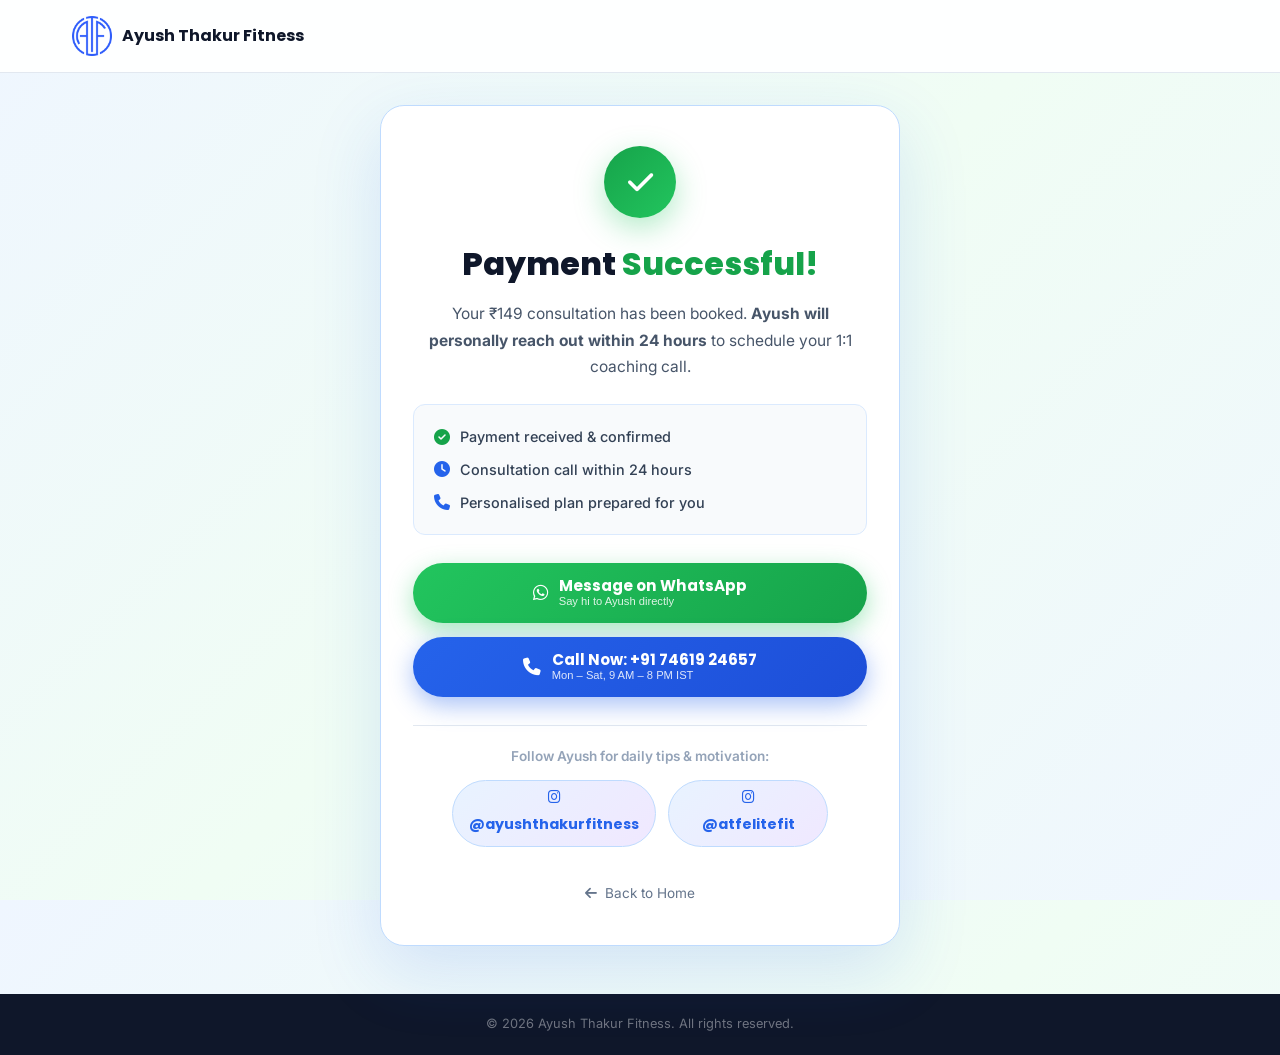
==== commit f48c695d: "auto-commit for d301d66b-7101-4755-9d36-cfd30fd24b84" ====
--- a/website/thankyou.html
+++ b/website/thankyou.html
@@ -3,7 +3,7 @@
 <head>
     <meta charset="UTF-8">
     <meta name="viewport" content="width=device-width, initial-scale=1.0">
-    <title>Application Received | Ayush Thakur Fitness</title>
+    <title>Payment Successful | Ayush Thakur Fitness</title>
     <link rel="icon" type="image/x-icon" href="favicon.ico">
     <link rel="icon" type="image/png" sizes="32x32" href="images/favicon-32.png">
     <link rel="apple-touch-icon" href="images/apple-touch-icon.png">
@@ -19,7 +19,7 @@
     <!-- CSS -->
     <link rel="stylesheet" href="css/style.css">
 
-    <!-- Meta Pixel Code -->
+    <!-- Meta Pixel Code — Fires on final conversion (post-payment) -->
     <script>
     !function(f,b,e,v,n,t,s)
     {if(f.fbq)return;n=f.fbq=function(){n.callMethod?
@@ -29,14 +29,192 @@
     t.src=v;s=b.getElementsByTagName(e)[0];
     s.parentNode.insertBefore(t,s)}(window,document,'script',
     'https://connect.facebook.net/en_US/fbevents.js');
-    fbq('init', 'YOUR_PIXEL_ID');
+    fbq('init', '891206890606172');
     fbq('track', 'PageView');
-    fbq('track', 'Lead');
+    fbq('track', 'Purchase', {
+        value: 149,
+        currency: 'INR',
+        content_name: 'ATF ₹149 Consultation',
+        content_category: 'Fitness Coaching'
+    });
     </script>
     <noscript>
         <img height="1" width="1" style="display:none"
-        src="https://www.facebook.com/tr?id=YOUR_PIXEL_ID&ev=Lead&noscript=1"/>
+        src="https://www.facebook.com/tr?id=891206890606172&ev=Purchase&noscript=1"/>
     </noscript>
+
+    <style>
+        /* ---- Thank You Page Specific Styles ---- */
+        .ty-page {
+            background: linear-gradient(135deg, #EFF6FF 0%, #F0FDF4 50%, #EFF6FF 100%);
+            min-height: 100vh;
+        }
+        .ty-main {
+            display: flex;
+            align-items: center;
+            justify-content: center;
+            min-height: calc(100vh - 80px);
+            padding: 2rem 1rem 3rem;
+        }
+        .ty-card {
+            background: #fff;
+            border-radius: 24px;
+            padding: 2.5rem 2rem;
+            box-shadow: 0 25px 70px rgba(37,99,235,0.15);
+            border: 1px solid #BFDBFE;
+            max-width: 520px;
+            width: 100%;
+            text-align: center;
+        }
+        .ty-icon-wrap {
+            display: flex;
+            justify-content: center;
+            margin-bottom: 1.25rem;
+        }
+        .ty-icon {
+            width: 72px;
+            height: 72px;
+            background: linear-gradient(135deg, #16A34A, #22C55E);
+            border-radius: 50%;
+            display: flex;
+            align-items: center;
+            justify-content: center;
+            font-size: 1.8rem;
+            color: #fff;
+            box-shadow: 0 10px 30px rgba(34,197,94,0.35);
+            animation: successPop 0.5s cubic-bezier(0.175,0.885,0.32,1.275) both;
+        }
+        @keyframes successPop {
+            0% { transform: scale(0); opacity: 0; }
+            100% { transform: scale(1); opacity: 1; }
+        }
+        .ty-h1 {
+            font-family: 'Poppins', sans-serif;
+            font-size: clamp(1.5rem, 5vw, 2rem);
+            font-weight: 800;
+            color: #0F172A;
+            margin-bottom: 0.75rem;
+        }
+        .ty-h1 span { color: #16A34A; }
+        .ty-msg {
+            font-size: 0.97rem;
+            color: #475569;
+            line-height: 1.7;
+            margin-bottom: 1.5rem;
+        }
+        .ty-details {
+            background: #F8FAFC;
+            border-radius: 12px;
+            padding: 1.25rem;
+            margin-bottom: 1.75rem;
+            display: flex;
+            flex-direction: column;
+            gap: 0.6rem;
+        }
+        .ty-detail-item {
+            display: flex;
+            align-items: center;
+            gap: 0.65rem;
+            font-size: 0.9rem;
+            color: #334155;
+            font-weight: 500;
+        }
+        .ty-detail-item i.fa-check-circle { color: #16A34A; }
+        .ty-detail-item i.fa-clock { color: #2563EB; }
+        .ty-detail-item i.fa-phone { color: #2563EB; }
+
+        /* ---- CTA Action Buttons ---- */
+        .ty-action-btns {
+            display: flex;
+            flex-direction: column;
+            gap: 0.85rem;
+            margin-bottom: 1.75rem;
+        }
+        .ty-btn {
+            display: flex;
+            align-items: center;
+            justify-content: center;
+            gap: 0.65rem;
+            padding: 0.9rem 1.5rem;
+            border-radius: 50px;
+            font-family: 'Poppins', sans-serif;
+            font-size: 0.95rem;
+            font-weight: 700;
+            text-decoration: none;
+            transition: transform 0.2s ease, box-shadow 0.2s ease;
+            cursor: pointer;
+            border: none;
+        }
+        .ty-btn:hover {
+            transform: translateY(-2px);
+        }
+        .ty-btn-wa {
+            background: linear-gradient(135deg, #22C55E, #16A34A);
+            color: #fff;
+            box-shadow: 0 8px 25px rgba(34,197,94,0.4);
+        }
+        .ty-btn-wa:hover { box-shadow: 0 12px 30px rgba(34,197,94,0.5); }
+        .ty-btn-call {
+            background: linear-gradient(135deg, #2563EB, #1D4ED8);
+            color: #fff;
+            box-shadow: 0 8px 25px rgba(37,99,235,0.4);
+        }
+        .ty-btn-call:hover { box-shadow: 0 12px 30px rgba(37,99,235,0.5); }
+        .ty-btn i { font-size: 1.1rem; }
+        .ty-btn-label { display: flex; flex-direction: column; align-items: flex-start; line-height: 1.2; }
+        .ty-btn-label small { font-size: 0.7rem; font-weight: 400; opacity: 0.85; }
+
+        /* ---- Social Section ---- */
+        .ty-social-section {
+            border-top: 1px solid #E2E8F0;
+            padding-top: 1.25rem;
+            margin-bottom: 1.25rem;
+        }
+        .ty-social-label {
+            font-size: 0.85rem;
+            color: #94A3B8;
+            margin-bottom: 0.75rem;
+        }
+        .ty-social-btns {
+            display: flex;
+            gap: 0.75rem;
+            justify-content: center;
+            flex-wrap: wrap;
+        }
+        .ty-social-btn {
+            display: flex;
+            align-items: center;
+            gap: 0.5rem;
+            padding: 0.6rem 1rem;
+            border-radius: 50px;
+            background: linear-gradient(135deg, #E8F3FF, #F0E8FF);
+            text-decoration: none;
+            color: #2563EB;
+            font-size: 0.8rem;
+            font-weight: 600;
+            border: 1px solid #BFDBFE;
+            transition: transform 0.2s ease;
+        }
+        .ty-social-btn:hover { transform: translateY(-2px); }
+        .ty-social-btn i { font-size: 0.9rem; }
+        .ty-back-btn {
+            display: inline-flex;
+            align-items: center;
+            gap: 0.5rem;
+            color: #64748B;
+            font-size: 0.85rem;
+            text-decoration: none;
+            font-family: 'Inter', sans-serif;
+        }
+        .ty-back-btn:hover { color: #2563EB; }
+        .ty-footer {
+            background: #0F172A;
+            color: #94A3B8;
+            text-align: center;
+            padding: 1.25rem;
+            font-size: 0.8rem;
+        }
+    </style>
 </head>
 <body class="ty-page">
     <nav class="navbar" data-testid="ty-navbar">
@@ -55,47 +233,97 @@
                     <i class="fas fa-check"></i>
                 </div>
             </div>
-            <h1 class="ty-h1" data-testid="ty-heading">Application Received!</h1>
+            <h1 class="ty-h1" data-testid="ty-heading">Payment <span>Successful!</span></h1>
             <p class="ty-msg" data-testid="ty-message">
-                Your application has been received. Our team will contact you within <strong>24 hours</strong> to discuss your transformation goals.
+                Your ₹149 consultation has been booked. <strong>Ayush will personally reach out within 24 hours</strong> to schedule your 1:1 coaching call.
             </p>
             <div class="ty-details" data-testid="ty-details">
                 <div class="ty-detail-item">
                     <i class="fas fa-check-circle"></i>
-                    <span>Application submitted successfully</span>
+                    <span>Payment received &amp; confirmed</span>
                 </div>
                 <div class="ty-detail-item">
                     <i class="fas fa-clock"></i>
-                    <span>Response within 24 hours</span>
+                    <span>Consultation call within 24 hours</span>
                 </div>
                 <div class="ty-detail-item">
                     <i class="fas fa-phone"></i>
-                    <span>Personal consultation call scheduled</span>
+                    <span>Personalised plan prepared for you</span>
                 </div>
             </div>
+
+            <!-- WhatsApp + Call CTAs (tracked as conversions) -->
+            <div class="ty-action-btns" data-testid="ty-action-btns">
+                <a href="https://wa.me/917461924657?text=Hi%20Ayush%2C%20I%20just%20booked%20my%20%E2%82%B9149%20consultation.%20Looking%20forward%20to%20connecting!" 
+                   target="_blank" rel="noopener"
+                   class="ty-btn ty-btn-wa"
+                   id="ty-whatsapp-btn"
+                   data-testid="ty-whatsapp-btn">
+                    <i class="fab fa-whatsapp"></i>
+                    <div class="ty-btn-label">
+                        <span>Message on WhatsApp</span>
+                        <small>Say hi to Ayush directly</small>
+                    </div>
+                </a>
+                <a href="tel:+917461924657"
+                   class="ty-btn ty-btn-call"
+                   id="ty-call-btn"
+                   data-testid="ty-call-btn">
+                    <i class="fas fa-phone"></i>
+                    <div class="ty-btn-label">
+                        <span>Call Now: +91 74619 24657</span>
+                        <small>Mon – Sat, 9 AM – 8 PM IST</small>
+                    </div>
+                </a>
+            </div>
+
             <div class="ty-social-section" data-testid="ty-social">
-                <p class="ty-social-label">Follow us while you wait:</p>
+                <p class="ty-social-label">Follow Ayush for daily tips &amp; motivation:</p>
                 <div class="ty-social-btns">
                     <a href="https://www.instagram.com/ayushthakurfitness" target="_blank" rel="noopener" class="ty-social-btn" data-testid="ty-insta-personal">
                         <i class="fab fa-instagram"></i>
                         <span>@ayushthakurfitness</span>
-                        <small>Personal Journey</small>
                     </a>
                     <a href="https://www.instagram.com/atfelitefit" target="_blank" rel="noopener" class="ty-social-btn" data-testid="ty-insta-atf">
                         <i class="fab fa-instagram"></i>
                         <span>@atfelitefit</span>
-                        <small>ATF Elite Fit</small>
                     </a>
                 </div>
             </div>
-            <a href="index.html" class="btn btn-outline ty-back-btn" data-testid="ty-back-btn">
+            <a href="index.html" class="ty-back-btn" data-testid="ty-back-btn">
                 <i class="fas fa-arrow-left"></i> Back to Home
             </a>
         </div>
     </main>
 
     <footer class="ty-footer" data-testid="ty-footer">
-        <p>&copy; 2025 Ayush Thakur Fitness. All rights reserved.</p>
+        <p>&copy; 2026 Ayush Thakur Fitness. All rights reserved.</p>
     </footer>
+
+    <script>
+    // Track WhatsApp click as Lead conversion
+    document.getElementById('ty-whatsapp-btn').addEventListener('click', function() {
+        if (typeof fbq !== 'undefined') {
+            fbq('track', 'Lead', {
+                content_name: 'WhatsApp CTA - Thank You Page',
+                content_category: 'Fitness Coaching',
+                value: 149,
+                currency: 'INR'
+            });
+        }
+    });
+
+    // Track Call click as Lead conversion
+    document.getElementById('ty-call-btn').addEventListener('click', function() {
+        if (typeof fbq !== 'undefined') {
+            fbq('track', 'Lead', {
+                content_name: 'Call CTA - Thank You Page',
+                content_category: 'Fitness Coaching',
+                value: 149,
+                currency: 'INR'
+            });
+        }
+    });
+    </script>
 </body>
 </html>
--- a/website/css/style.css
+++ b/website/css/style.css
@@ -95,7 +95,7 @@
 
 .section-h2 {
     font-family: 'Poppins', sans-serif;
-    font-size: clamp(1.75rem, 4vw, 2.75rem);
+    font-size: clamp(1.55rem, 3.6vw, 2.5rem);
     font-weight: 800;
     line-height: 1.2;
     color: var(--gray-900);
@@ -297,7 +297,7 @@
 .hero-badge i { color: var(--blue-500); font-size: 0.9rem; }
 .hero-h1 {
     font-family: 'Poppins', sans-serif;
-    font-size: clamp(2.5rem, 6vw, 4.5rem);
+    font-size: clamp(2.25rem, 5.4vw, 4rem);
     font-weight: 900;
     line-height: 1.1;
     color: var(--gray-900);
@@ -987,13 +987,32 @@
 .form-grid {
     display: grid;
     grid-template-columns: 1fr 1.1fr;
+    grid-template-rows: auto auto;
     gap: clamp(2.5rem, 5vw, 5rem);
-    align-items: center;
-}
-.form-left { display: flex; flex-direction: column; gap: 1.25rem; }
+    align-items: start;
+}
+.form-left {
+    grid-column: 1;
+    grid-row: 1;
+    display: flex;
+    flex-direction: column;
+    gap: 1.25rem;
+}
+.form-right {
+    grid-column: 2;
+    grid-row: 1 / 3;
+}
+.form-testimonials {
+    grid-column: 1;
+    grid-row: 2;
+    display: flex;
+    flex-direction: column;
+    gap: 0.75rem;
+    margin-top: 0;
+}
 .form-h2 {
     font-family: 'Poppins', sans-serif;
-    font-size: clamp(1.5rem, 3.5vw, 2.2rem);
+    font-size: clamp(1.35rem, 3.2vw, 2rem);
     font-weight: 800;
     line-height: 1.25;
     color: var(--gray-900);
@@ -1009,7 +1028,6 @@
     font-weight: 500;
 }
 .form-benefits li i { color: var(--blue-600); }
-.form-testimonials { display: flex; flex-direction: column; gap: 0.75rem; margin-top: 0.5rem; }
 .ftesti {
     background: #fff;
     border: 1px solid var(--gray-200);
@@ -1178,6 +1196,9 @@
 
 /* Lead form section - no top padding gap after offer */
 .bg-gradient-soft { padding-top: clamp(3rem, 6vw, 5rem); }
+
+/* ============================================
+   STICKY CONTACT BUTTONS
    ============================================ */
 .sticky-contact {
     position: fixed;
@@ -1378,7 +1399,13 @@
     .philosophy-wrap { grid-template-columns: 1fr; }
     .philo-vs { display: none; }
     .offer-grid { grid-template-columns: 1fr; }
-    .form-grid { grid-template-columns: 1fr; }
+    .form-grid {
+        grid-template-columns: 1fr;
+        grid-template-rows: auto auto auto;
+    }
+    .form-left  { grid-column: 1; grid-row: 1; }
+    .form-right { grid-column: 1; grid-row: 2; }
+    .form-testimonials { grid-column: 1; grid-row: 3; margin-top: 1rem; }
     .footer-grid { grid-template-columns: 1fr 1fr; }
     .footer-brand { grid-column: 1 / -1; }
 }
@@ -1425,3 +1452,632 @@
     .sticky-contact { bottom: 1.25rem; right: 1.25rem; }
     .sticky-btn { width: 48px; height: 48px; font-size: 1.3rem; }
 }
+
+
+/* ============================================================
+   VSL ELEMENTS — URGENCY, VIDEO, TIMER, STICKY CTA, POPUPS
+   ============================================================ */
+
+/* ---------- URGENCY BANNER (top of page) ---------- */
+.urgency-banner {
+    background: linear-gradient(90deg, #DC2626 0%, #F97316 50%, #DC2626 100%);
+    background-size: 200% 100%;
+    color: #fff;
+    text-align: center;
+    padding: 0.55rem 1rem;
+    font-family: 'Poppins', sans-serif;
+    font-size: 0.82rem;
+    font-weight: 600;
+    letter-spacing: 0.02em;
+    display: flex;
+    align-items: center;
+    justify-content: center;
+    gap: 0.65rem;
+    animation: urgencyGradient 6s linear infinite;
+    position: relative;
+    z-index: 1001;
+}
+.urgency-banner i { color: #FEF3C7; animation: flicker 1.6s ease-in-out infinite; }
+.urgency-banner .urgency-icon-left,
+.urgency-banner .urgency-icon-right { color: #FEF3C7; animation: flicker 1.6s ease-in-out infinite; }
+.urgency-banner strong { color: #FEF3C7; font-weight: 800; }
+@keyframes urgencyGradient {
+    0%   { background-position: 0% 50%; }
+    100% { background-position: 200% 50%; }
+}
+@keyframes flicker {
+    0%, 100% { opacity: 1; transform: scale(1); }
+    50%      { opacity: 0.75; transform: scale(1.15); }
+}
+
+/* ---------- LIVE VIEWER BAR ---------- */
+.viewer-bar {
+    background: #0F172A;
+    color: #E2E8F0;
+    text-align: center;
+    padding: 0.45rem 1rem;
+    font-family: 'Inter', sans-serif;
+    font-size: 0.78rem;
+    font-weight: 500;
+    display: flex;
+    align-items: center;
+    justify-content: center;
+    gap: 0.55rem;
+    border-bottom: 1px solid rgba(255,255,255,0.08);
+}
+.viewer-bar #viewerCount { color: #34D399; font-weight: 700; }
+.viewer-dot {
+    width: 8px; height: 8px;
+    border-radius: 50%;
+    background: #22C55E;
+    box-shadow: 0 0 0 0 rgba(34,197,94,0.7);
+    animation: livePulse 1.6s ease-out infinite;
+}
+@keyframes livePulse {
+    0%   { box-shadow: 0 0 0 0 rgba(34,197,94,0.65); }
+    70%  { box-shadow: 0 0 0 10px rgba(34,197,94,0); }
+    100% { box-shadow: 0 0 0 0 rgba(34,197,94,0); }
+}
+
+/* ---------- PULSING CTA BUTTON ---------- */
+.btn-cta-pulse {
+    background: linear-gradient(135deg, #F97316 0%, #DC2626 50%, #1D4ED8 100%);
+    background-size: 200% 100%;
+    color: #fff;
+    font-family: 'Poppins', sans-serif;
+    font-weight: 800;
+    text-transform: uppercase;
+    letter-spacing: 0.03em;
+    box-shadow: 0 8px 28px rgba(220,38,38,0.35), 0 4px 14px rgba(37,99,235,0.25);
+    animation: ctaPulse 1.8s ease-in-out infinite, ctaShift 6s linear infinite;
+    border: 2px solid rgba(255,255,255,0.2);
+    position: relative;
+    overflow: hidden;
+}
+.btn-cta-pulse:hover {
+    transform: translateY(-3px) scale(1.02);
+    box-shadow: 0 14px 38px rgba(220,38,38,0.45), 0 6px 20px rgba(37,99,235,0.35);
+    animation-play-state: paused;
+}
+@keyframes ctaPulse {
+    0%, 100% { box-shadow: 0 8px 28px rgba(220,38,38,0.35), 0 0 0 0 rgba(249,115,22,0.55); }
+    50%      { box-shadow: 0 12px 36px rgba(220,38,38,0.45), 0 0 0 14px rgba(249,115,22,0); }
+}
+@keyframes ctaShift {
+    0%   { background-position: 0% 50%; }
+    100% { background-position: 200% 50%; }
+}
+
+/* ---------- HERO VIDEO COLUMN ---------- */
+.hero-video-col {
+    display: flex;
+    justify-content: center;
+    align-items: center;
+    animation: fadeInRight 0.8s ease 0.3s both;
+}
+.video-frame {
+    width: 100%;
+    max-width: 560px;
+    background: #fff;
+    border-radius: var(--radius-lg);
+    padding: 0.85rem;
+    box-shadow: 0 25px 70px rgba(37,99,235,0.25), 0 10px 30px rgba(0,0,0,0.10);
+    border: 1px solid var(--blue-100);
+    position: relative;
+}
+.video-badge-top {
+    position: absolute;
+    top: -14px; left: 50%;
+    transform: translateX(-50%);
+    background: var(--gradient-main);
+    color: #fff;
+    font-family: 'Poppins', sans-serif;
+    font-size: 0.72rem;
+    font-weight: 700;
+    text-transform: uppercase;
+    letter-spacing: 0.08em;
+    padding: 0.4rem 1rem;
+    border-radius: 50px;
+    box-shadow: 0 6px 18px rgba(37,99,235,0.35);
+    white-space: nowrap;
+}
+.video-wrap {
+    position: relative;
+    width: 100%;
+    padding-top: 56.25%; /* 16:9 */
+    border-radius: var(--radius-md);
+    overflow: hidden;
+    background: #000;
+}
+.video-wrap iframe,
+.video-wrap video {
+    position: absolute;
+    inset: 0;
+    width: 100%;
+    height: 100%;
+    border: 0;
+    object-fit: cover;
+}
+.video-cta-below {
+    padding: 1rem 0.5rem 0.25rem;
+    text-align: center;
+}
+.price-row-sm {
+    font-size: 0.95rem;
+    color: var(--gray-900);
+    margin-bottom: 0.7rem;
+}
+.price-row-sm s { color: var(--gray-400); margin-right: 0.25rem; }
+.price-row-sm strong { color: #DC2626; font-weight: 800; font-size: 1.05rem; }
+.slots-sm {
+    margin-top: 0.6rem;
+    color: #DC2626;
+    font-family: 'Poppins', sans-serif;
+    font-size: 0.78rem;
+    font-weight: 700;
+    text-transform: uppercase;
+    letter-spacing: 0.08em;
+}
+.slots-sm i { margin-right: 0.3rem; animation: flicker 1.4s ease-in-out infinite; }
+
+/* ---------- HERO PRICE BLOCK ---------- */
+.hero-price-block {
+    background: #fff;
+    border: 2px solid var(--blue-100);
+    border-radius: var(--radius-lg);
+    padding: 1.25rem 1.5rem;
+    box-shadow: 0 8px 32px rgba(37,99,235,0.10);
+    display: flex;
+    flex-direction: column;
+    gap: 1rem;
+    width: fit-content;
+    max-width: 100%;
+    animation: fadeInUp 0.7s ease 0.4s both;
+}
+.price-row {
+    display: flex;
+    align-items: baseline;
+    gap: 0.75rem;
+    flex-wrap: wrap;
+}
+.price-orig {
+    font-family: 'Poppins', sans-serif;
+    font-size: 1.25rem;
+    color: var(--gray-400);
+    font-weight: 600;
+}
+.price-orig s { text-decoration: line-through; }
+.price-now {
+    font-family: 'Poppins', sans-serif;
+    font-size: clamp(1.85rem, 4vw, 2.5rem);
+    font-weight: 900;
+    color: #DC2626;
+    line-height: 1;
+}
+.price-only {
+    font-size: 0.78rem;
+    font-weight: 700;
+    text-transform: uppercase;
+    letter-spacing: 0.1em;
+    color: var(--gray-600);
+    margin-left: 0.3rem;
+}
+.slots-urgency {
+    color: #DC2626;
+    font-family: 'Inter', sans-serif;
+    font-size: 0.82rem;
+    font-weight: 600;
+}
+.slots-urgency i { margin-right: 0.35rem; animation: flicker 1.5s ease-in-out infinite; }
+.slots-urgency strong { font-weight: 800; }
+
+/* ---------- MID-PAGE CTA STRIP ---------- */
+.cta-strip {
+    background: linear-gradient(90deg, var(--blue-50) 0%, #fff 50%, var(--blue-50) 100%);
+    border-top: 1px solid var(--blue-100);
+    border-bottom: 1px solid var(--blue-100);
+    padding: 1.25rem 0;
+}
+.cta-strip-dark {
+    background: var(--gradient-main);
+    border-color: rgba(255,255,255,0.15);
+}
+.cta-strip-dark .cta-strip-text { color: #fff; }
+.cta-strip-dark .cta-strip-text i { color: #FEF3C7; }
+.cta-strip-inner {
+    display: flex;
+    align-items: center;
+    justify-content: space-between;
+    gap: 1.5rem;
+    flex-wrap: wrap;
+}
+.cta-strip-text {
+    display: flex;
+    align-items: center;
+    gap: 0.65rem;
+    font-family: 'Poppins', sans-serif;
+    font-size: 0.95rem;
+    font-weight: 600;
+    color: var(--gray-900);
+    flex: 1 1 auto;
+}
+.cta-strip-text i { color: #DC2626; font-size: 1.1rem; animation: flicker 1.6s ease-in-out infinite; }
+
+/* ---------- COUNTDOWN TIMER SECTION ---------- */
+.timer-section {
+    background: linear-gradient(135deg, #0F172A 0%, #1E3A8A 100%);
+    color: #fff;
+    text-align: center;
+    position: relative;
+    overflow: hidden;
+}
+.timer-section::before {
+    content: '';
+    position: absolute;
+    inset: 0;
+    background: radial-gradient(ellipse at 30% 50%, rgba(249,115,22,0.18), transparent 60%),
+                radial-gradient(ellipse at 70% 50%, rgba(37,99,235,0.25), transparent 60%);
+    pointer-events: none;
+}
+.timer-inner {
+    position: relative;
+    z-index: 2;
+    display: flex;
+    flex-direction: column;
+    align-items: center;
+    gap: 1.25rem;
+}
+.timer-badge {
+    display: inline-flex;
+    align-items: center;
+    gap: 0.5rem;
+    background: rgba(249,115,22,0.18);
+    border: 1px solid rgba(249,115,22,0.4);
+    color: #FED7AA;
+    padding: 0.4rem 1rem;
+    border-radius: 50px;
+    font-family: 'Poppins', sans-serif;
+    font-size: 0.78rem;
+    font-weight: 700;
+    text-transform: uppercase;
+    letter-spacing: 0.1em;
+}
+.timer-badge i { color: #FB923C; }
+.timer-h2 {
+    font-family: 'Poppins', sans-serif;
+    font-size: clamp(1.35rem, 3.2vw, 2rem);
+    font-weight: 800;
+    color: #fff;
+    margin: 0;
+}
+.timer-display {
+    display: flex;
+    align-items: center;
+    gap: 0.75rem;
+    margin: 0.5rem 0;
+}
+.timer-block {
+    background: rgba(255,255,255,0.08);
+    border: 1px solid rgba(255,255,255,0.15);
+    border-radius: var(--radius-md);
+    padding: 1rem 1.25rem;
+    min-width: 92px;
+    display: flex;
+    flex-direction: column;
+    align-items: center;
+    backdrop-filter: blur(10px);
+    box-shadow: 0 8px 24px rgba(0,0,0,0.25);
+}
+.timer-block span {
+    font-family: 'Poppins', sans-serif;
+    font-size: clamp(2rem, 5vw, 3rem);
+    font-weight: 900;
+    color: #fff;
+    line-height: 1;
+    font-variant-numeric: tabular-nums;
+}
+.timer-block small {
+    margin-top: 0.4rem;
+    font-size: 0.7rem;
+    font-weight: 600;
+    text-transform: uppercase;
+    letter-spacing: 0.12em;
+    color: #93C5FD;
+}
+.timer-colon {
+    font-family: 'Poppins', sans-serif;
+    font-size: clamp(1.75rem, 4vw, 2.5rem);
+    font-weight: 900;
+    color: rgba(255,255,255,0.45);
+}
+.timer-price {
+    display: flex;
+    align-items: baseline;
+    justify-content: center;
+    gap: 0.85rem;
+    margin: 0.4rem 0 0.5rem;
+}
+.timer-price s { font-family: 'Poppins', sans-serif; font-size: 1.1rem; color: rgba(255,255,255,0.45); font-weight: 600; }
+.timer-price-now {
+    font-family: 'Poppins', sans-serif;
+    font-size: clamp(2rem, 4.5vw, 2.75rem);
+    font-weight: 900;
+    color: #FB923C;
+}
+.timer-price-now small { font-size: 0.78rem; font-weight: 700; text-transform: uppercase; letter-spacing: 0.1em; color: rgba(255,255,255,0.7); margin-left: 0.25rem; }
+.timer-slots {
+    color: #FED7AA;
+    font-family: 'Poppins', sans-serif;
+    font-size: 0.85rem;
+    font-weight: 600;
+    margin-top: 0.5rem;
+}
+.timer-slots i { margin-right: 0.35rem; animation: flicker 1.5s ease-in-out infinite; }
+.timer-slots strong { color: #fff; font-weight: 800; }
+
+/* ---------- FORM PRICE DISPLAY ---------- */
+.form-price-display {
+    background: linear-gradient(135deg, var(--blue-50), #fff);
+    border: 1px dashed var(--blue-300, var(--blue-400));
+    border-radius: var(--radius-md);
+    padding: 0.85rem 1.1rem;
+    margin: 0.5rem 0 1.1rem;
+    display: flex;
+    align-items: center;
+    flex-wrap: wrap;
+    gap: 0.6rem;
+}
+.form-price-display s { font-family: 'Poppins', sans-serif; color: var(--gray-400); font-weight: 600; font-size: 0.95rem; }
+.form-price-display > span {
+    font-family: 'Poppins', sans-serif;
+    font-size: 1.4rem;
+    font-weight: 900;
+    color: #DC2626;
+    margin-right: auto;
+}
+.form-price-display small { font-size: 0.72rem; color: var(--gray-600); font-weight: 600; display: inline-flex; align-items: center; gap: 0.3rem; }
+.form-price-display small i { color: var(--green-500); }
+
+/* ---------- STICKY BOTTOM BOOK BAR ---------- */
+.sticky-book-bar {
+    position: fixed;
+    bottom: 0; left: 0; right: 0;
+    background: rgba(15,23,42,0.97);
+    backdrop-filter: blur(14px);
+    -webkit-backdrop-filter: blur(14px);
+    border-top: 2px solid var(--blue-600);
+    padding: 0.75rem 1rem;
+    box-shadow: 0 -8px 32px rgba(0,0,0,0.25);
+    z-index: 998;
+    transform: translateY(100%);
+    transition: transform 0.4s cubic-bezier(0.16, 1, 0.3, 1);
+}
+.sticky-book-bar.visible { transform: translateY(0); }
+.sticky-bar-inner {
+    max-width: var(--container);
+    margin: 0 auto;
+    display: flex;
+    align-items: center;
+    justify-content: space-between;
+    gap: 1rem;
+    flex-wrap: wrap;
+}
+.sticky-bar-price {
+    display: flex;
+    flex-direction: column;
+    color: #fff;
+    line-height: 1.1;
+}
+.sticky-bar-price s { font-size: 0.78rem; color: rgba(255,255,255,0.5); font-weight: 600; }
+.sticky-bar-price strong { font-family: 'Poppins', sans-serif; font-size: 1.4rem; font-weight: 900; color: #FB923C; }
+.sticky-bar-price strong span { font-size: 0.65rem; font-weight: 700; text-transform: uppercase; letter-spacing: 0.1em; color: rgba(255,255,255,0.6); margin-left: 0.2rem; }
+.sticky-bar-slots {
+    color: #FECACA;
+    font-family: 'Poppins', sans-serif;
+    font-size: 0.78rem;
+    font-weight: 700;
+    text-transform: uppercase;
+    letter-spacing: 0.06em;
+    white-space: nowrap;
+}
+.sticky-bar-slots i { color: #FB923C; margin-right: 0.3rem; animation: flicker 1.5s ease-in-out infinite; }
+
+/* ---------- SOCIAL PROOF NOTIFICATION POPUP ---------- */
+.sp-notification {
+    position: fixed;
+    bottom: 6.5rem;
+    left: 1.25rem;
+    background: #fff;
+    border-radius: 14px;
+    padding: 0.75rem 1rem;
+    box-shadow: 0 12px 40px rgba(0,0,0,0.18), 0 4px 12px rgba(37,99,235,0.12);
+    border: 1px solid var(--blue-100);
+    display: flex !important;
+    align-items: center;
+    gap: 0.75rem;
+    z-index: 997;
+    max-width: 300px;
+    opacity: 0;
+    transform: translateY(20px);
+    transition: opacity 0.4s ease, transform 0.4s ease;
+    pointer-events: none;
+}
+.sp-notification.show {
+    opacity: 1;
+    transform: translateY(0);
+    pointer-events: auto;
+}
+.sp-avatar {
+    width: 38px;
+    height: 38px;
+    border-radius: 50%;
+    background: var(--blue-600);
+    color: #fff;
+    font-family: 'Poppins', sans-serif;
+    font-size: 1rem;
+    font-weight: 700;
+    display: flex;
+    align-items: center;
+    justify-content: center;
+    flex-shrink: 0;
+    box-shadow: 0 3px 10px rgba(37,99,235,0.3);
+}
+.sp-body { display: flex; flex-direction: column; gap: 0.2rem; }
+.sp-dot {
+    width: 7px; height: 7px;
+    border-radius: 50%;
+    background: #22C55E;
+    box-shadow: 0 0 0 0 rgba(34,197,94,0.65);
+    animation: livePulse 1.6s ease-out infinite;
+    flex-shrink: 0;
+    display: inline-block;
+    margin-right: 4px;
+}
+.sp-meta {
+    display: flex;
+    align-items: center;
+    gap: 0.2rem;
+}
+.sp-time {
+    font-family: 'Inter', sans-serif;
+    font-size: 0.72rem;
+    color: var(--gray-400);
+    font-weight: 500;
+}
+.sp-text {
+    font-family: 'Inter', sans-serif;
+    font-size: 0.83rem;
+    color: var(--gray-900);
+    font-weight: 500;
+    line-height: 1.3;
+}
+.sp-text strong { color: var(--blue-700); font-weight: 700; }
+
+/* ---------- HERO LAYOUT TWEAK FOR VIDEO ---------- */
+.hero { padding-bottom: clamp(2rem, 4vw, 4rem); }
+
+/* ---------- RESPONSIVE OVERRIDES ---------- */
+@media (max-width: 1024px) {
+    .timer-block { min-width: 78px; padding: 0.85rem 1rem; }
+}
+@media (max-width: 768px) {
+    /* ---- Compact urgency banner ---- */
+    .urgency-banner {
+        font-size: 0.7rem;
+        padding: 0.45rem 0;
+        gap: 0;
+        overflow: hidden;
+        position: relative;
+        justify-content: flex-start;
+    }
+    .urgency-icon-left,
+    .urgency-icon-right { display: none; }
+    .urgency-banner .urgency-scroll {
+        display: inline-block;
+        white-space: nowrap;
+        padding: 0 1rem;
+        animation: urgencyTicker 16s linear infinite;
+    }
+    @keyframes urgencyTicker {
+        0%   { transform: translateX(100vw); }
+        100% { transform: translateX(-100%); }
+    }
+
+    .video-frame { padding: 0.6rem; max-width: 100%; }
+    .video-badge-top { font-size: 0.65rem; padding: 0.32rem 0.8rem; }
+    .hero-video-col { order: -1; }
+
+    /* ---- Mid-page CTA strip ---- */
+    .cta-strip-inner { flex-direction: column; text-align: center; }
+    .cta-strip-text { justify-content: center; }
+
+    /* ---- Timer ---- */
+    .timer-display { gap: 0.4rem; }
+    .timer-block { min-width: 64px; padding: 0.7rem 0.55rem; }
+    .timer-block span { font-size: 1.75rem; }
+    .timer-block small { font-size: 0.6rem; letter-spacing: 0.08em; }
+    .timer-colon { font-size: 1.5rem; }
+
+    /* ---- Sticky bar ---- */
+    .sticky-bar-inner { gap: 0.6rem; justify-content: center; }
+    .sticky-bar-slots { display: none; }
+    .sticky-book-bar { padding: 0.6rem 0.8rem; }
+    .sticky-contact { bottom: 5.5rem; }
+    .sp-notification { bottom: 5.5rem; left: 0.85rem; max-width: calc(100vw - 5rem); }
+
+    /* ---- Reserve space at bottom so sticky bar doesn't overlap footer ---- */
+    body { padding-bottom: 80px; }
+
+    /* ---- Smaller pulsing CTAs on mobile ---- */
+    .btn-cta-pulse {
+        font-size: 0.78rem;
+        padding: 0.7rem 1.1rem;
+        letter-spacing: 0.02em;
+    }
+    .btn-cta-pulse.btn-xl { font-size: 0.88rem; padding: 0.85rem 1.4rem; }
+    .btn-cta-pulse.btn-full { padding: 0.85rem 1rem; }
+
+    /* ---- Hero stats: 3 cards in a row on mobile ---- */
+    .hero-stats {
+        flex-direction: row;
+        display: grid;
+        grid-template-columns: repeat(3, 1fr);
+        gap: 0.6rem;
+        padding: 0.85rem 0.65rem;
+        width: 100%;
+        max-width: 100%;
+        background: transparent;
+        border: none;
+        box-shadow: none;
+    }
+    .hero-stats .stat {
+        background: #fff;
+        border: 1px solid var(--gray-200);
+        border-radius: var(--radius-md);
+        padding: 0.85rem 0.4rem;
+        box-shadow: var(--shadow-sm);
+        gap: 0.15rem;
+    }
+    .stat-num { font-size: 1.4rem; }
+    .stat-suffix { font-size: 1.1rem; }
+    .stat-lbl { font-size: 0.6rem; letter-spacing: 0.04em; line-height: 1.2; }
+    .stat-sep { display: none; }
+
+    /* ---- Real Results: center align section + horizontal-scroll grid ---- */
+    #results .section-label,
+    #results .section-h2,
+    #results .section-sub {
+        margin-left: auto;
+        margin-right: auto;
+        text-align: center;
+    }
+    #results { text-align: center; }
+    .transform-scroll-wrapper {
+        overflow-x: auto;
+        scroll-snap-type: x mandatory;
+        -webkit-overflow-scrolling: touch;
+        padding: 0.5rem 1rem 1rem;
+        margin: 0 -1rem;
+    }
+    .transform-grid {
+        display: grid;
+        grid-auto-flow: column;
+        grid-auto-columns: 220px;
+        grid-template-columns: none;
+        gap: 0.85rem;
+        min-width: max-content;
+        justify-content: flex-start;
+        padding: 0 0.25rem;
+    }
+    .t-card { scroll-snap-align: center; aspect-ratio: 3/4; }
+    .t-overlay { transform: translateY(0); }
+}
+@media (max-width: 480px) {
+    .urgency-banner { font-size: 0.65rem; padding: 0.35rem 0; }
+    .sticky-bar-price strong { font-size: 1.15rem; }
+    .sticky-bar-inner .btn { font-size: 0.72rem; padding: 0.55rem 0.9rem; }
+    .stat-num { font-size: 1.2rem; }
+    .stat-suffix { font-size: 1rem; }
+    .stat-lbl { font-size: 0.55rem; }
+    .transform-grid { grid-auto-columns: 200px; }
+}
